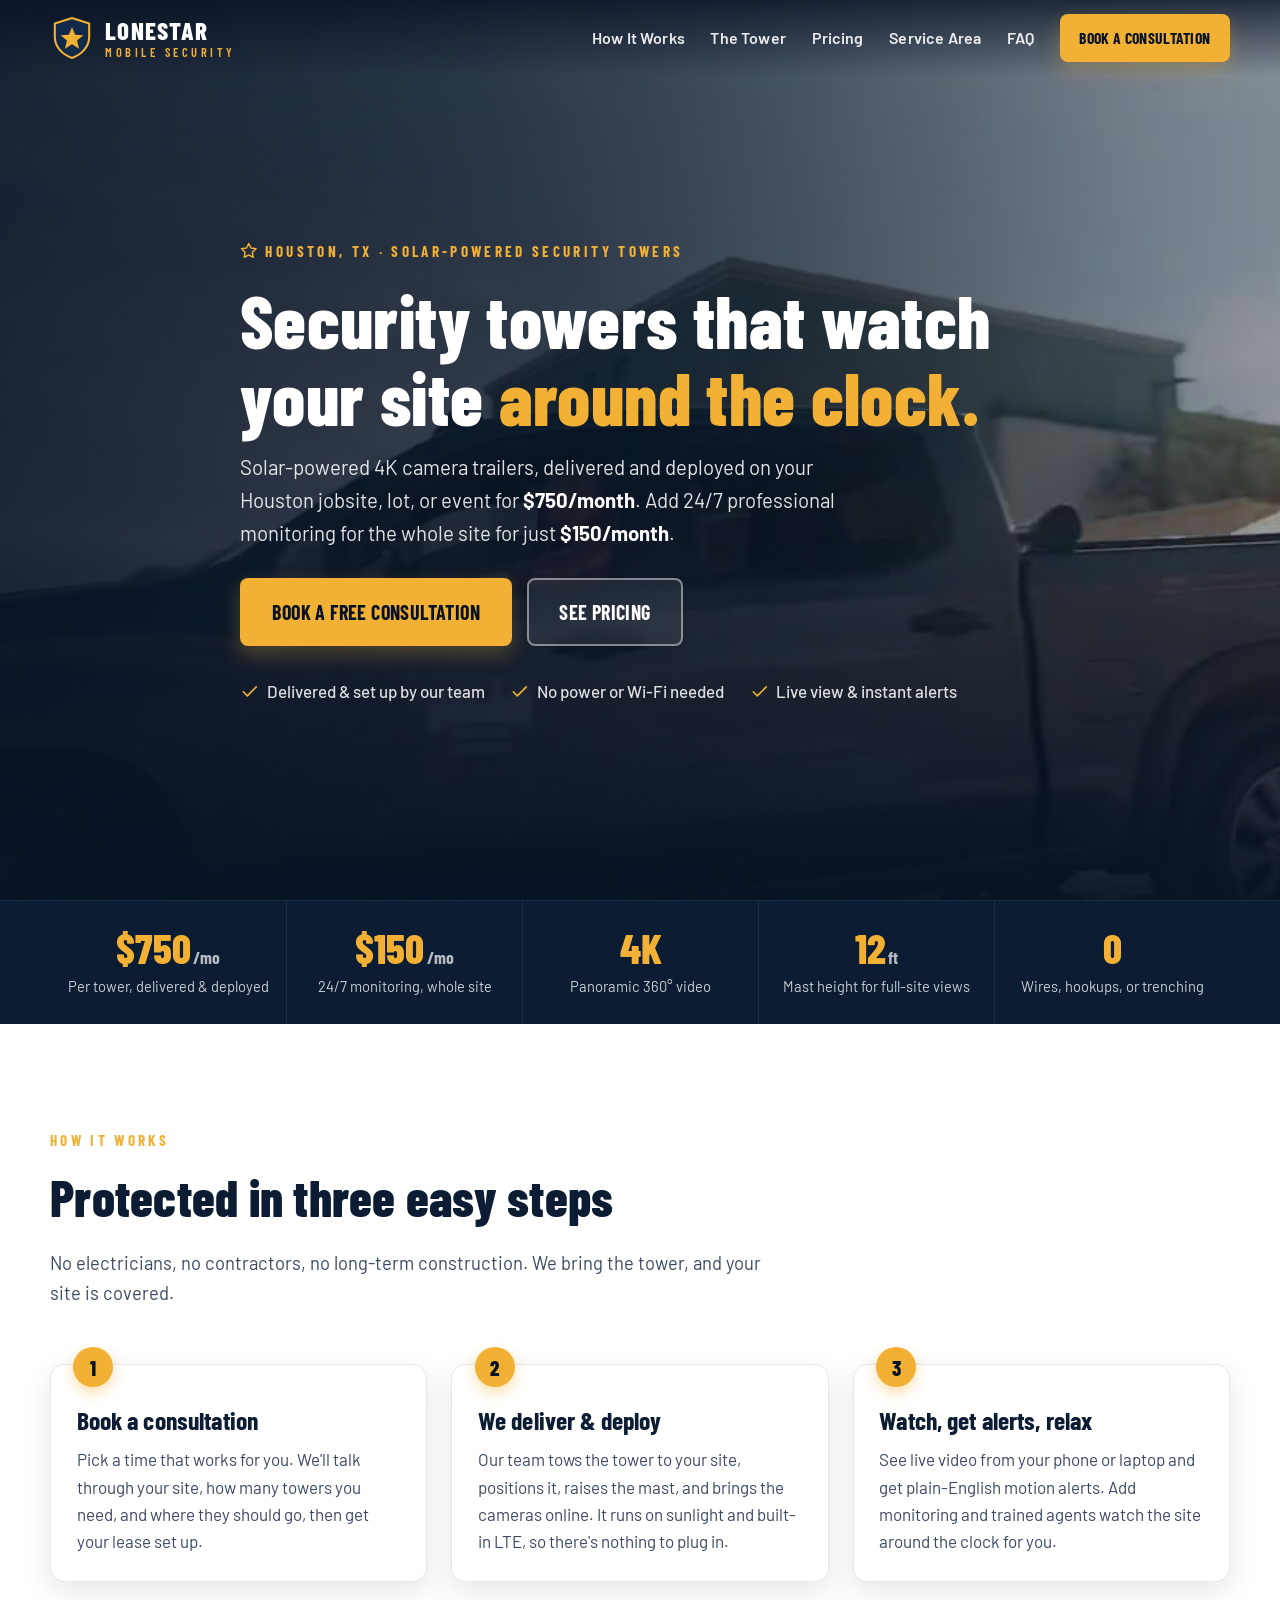
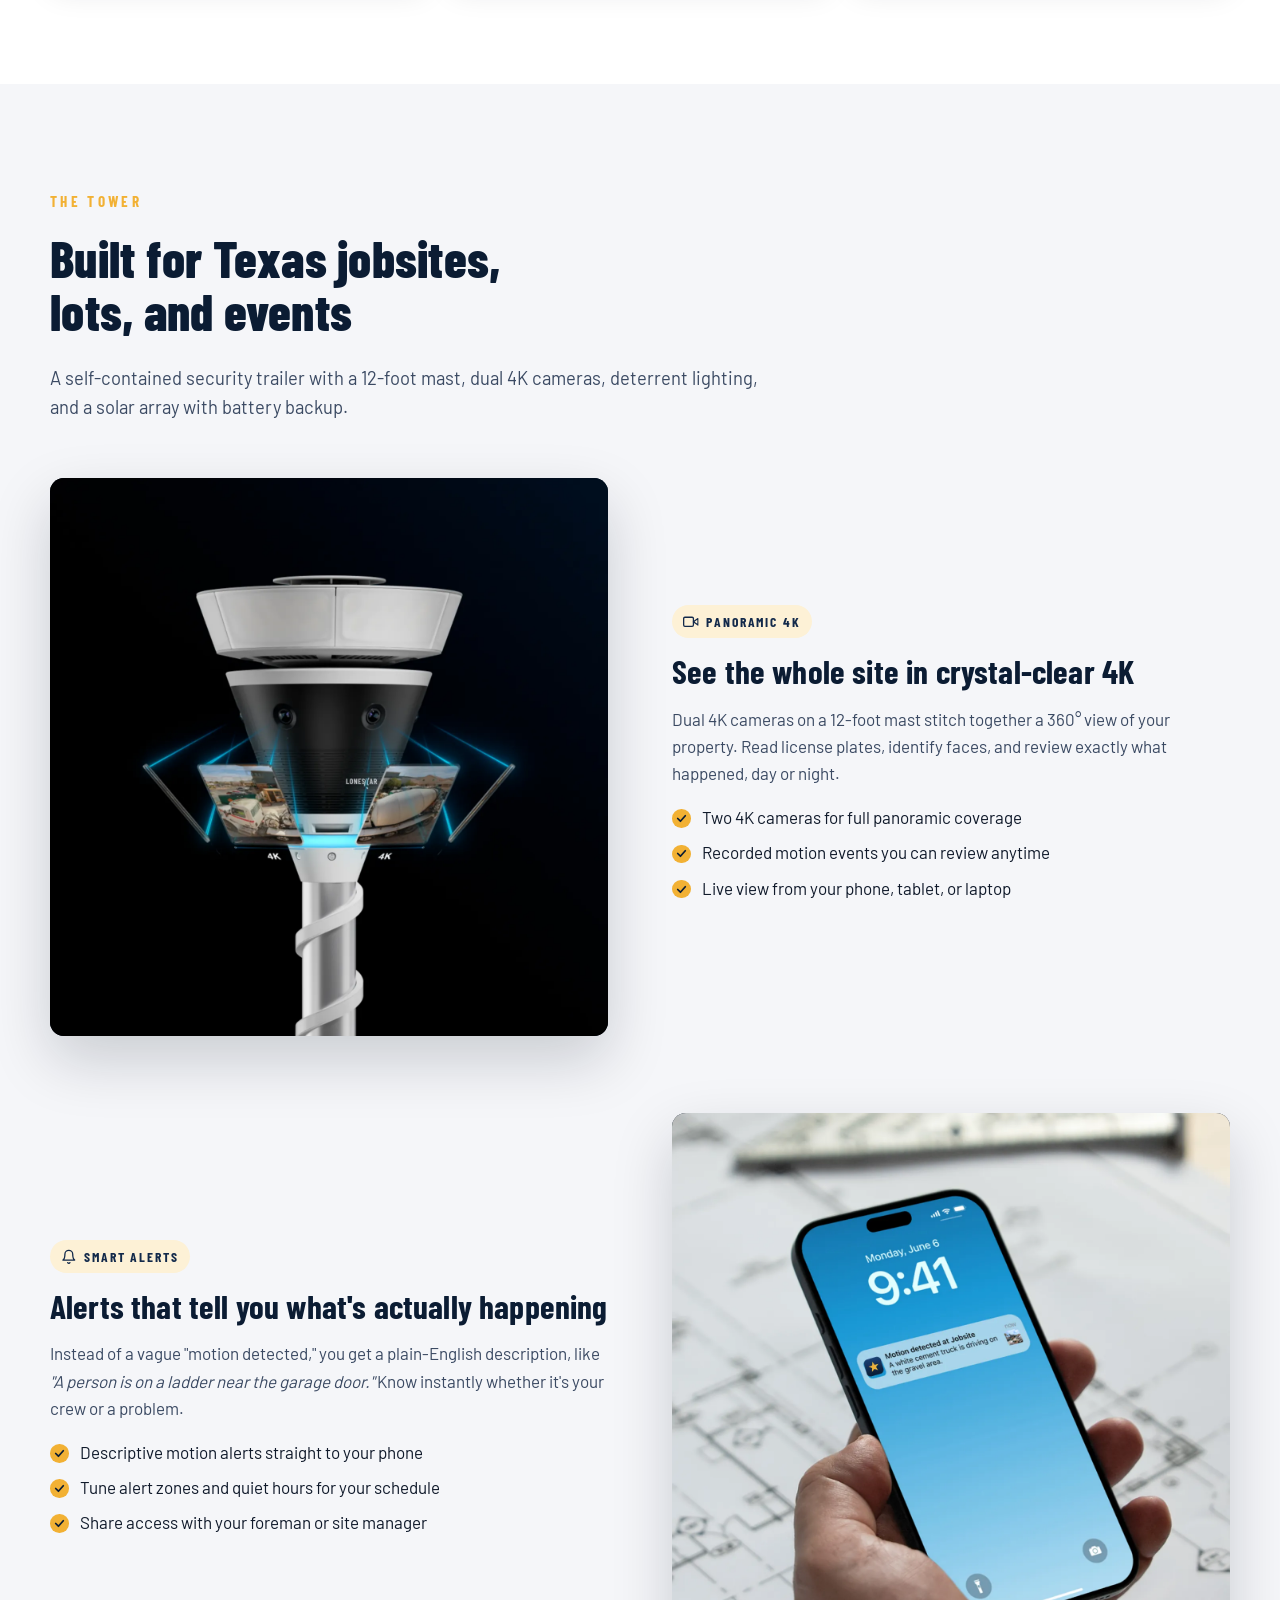
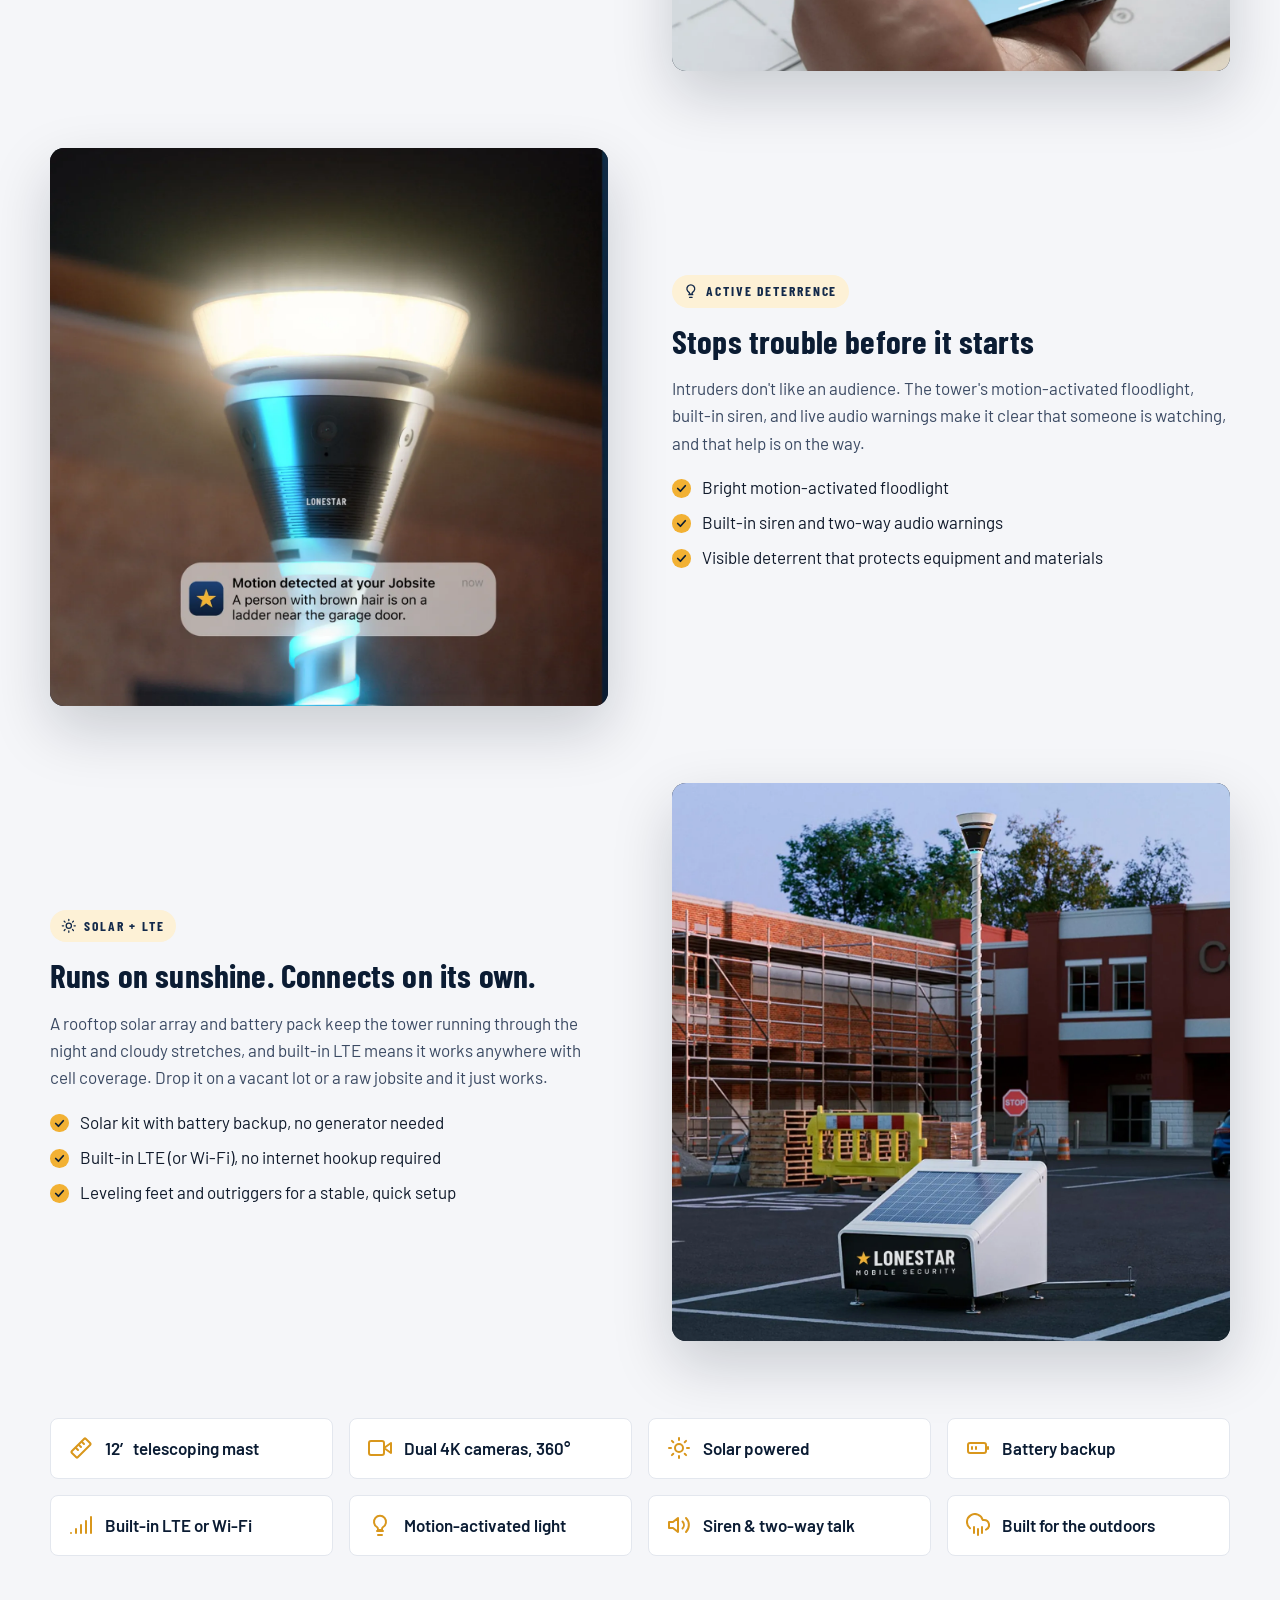
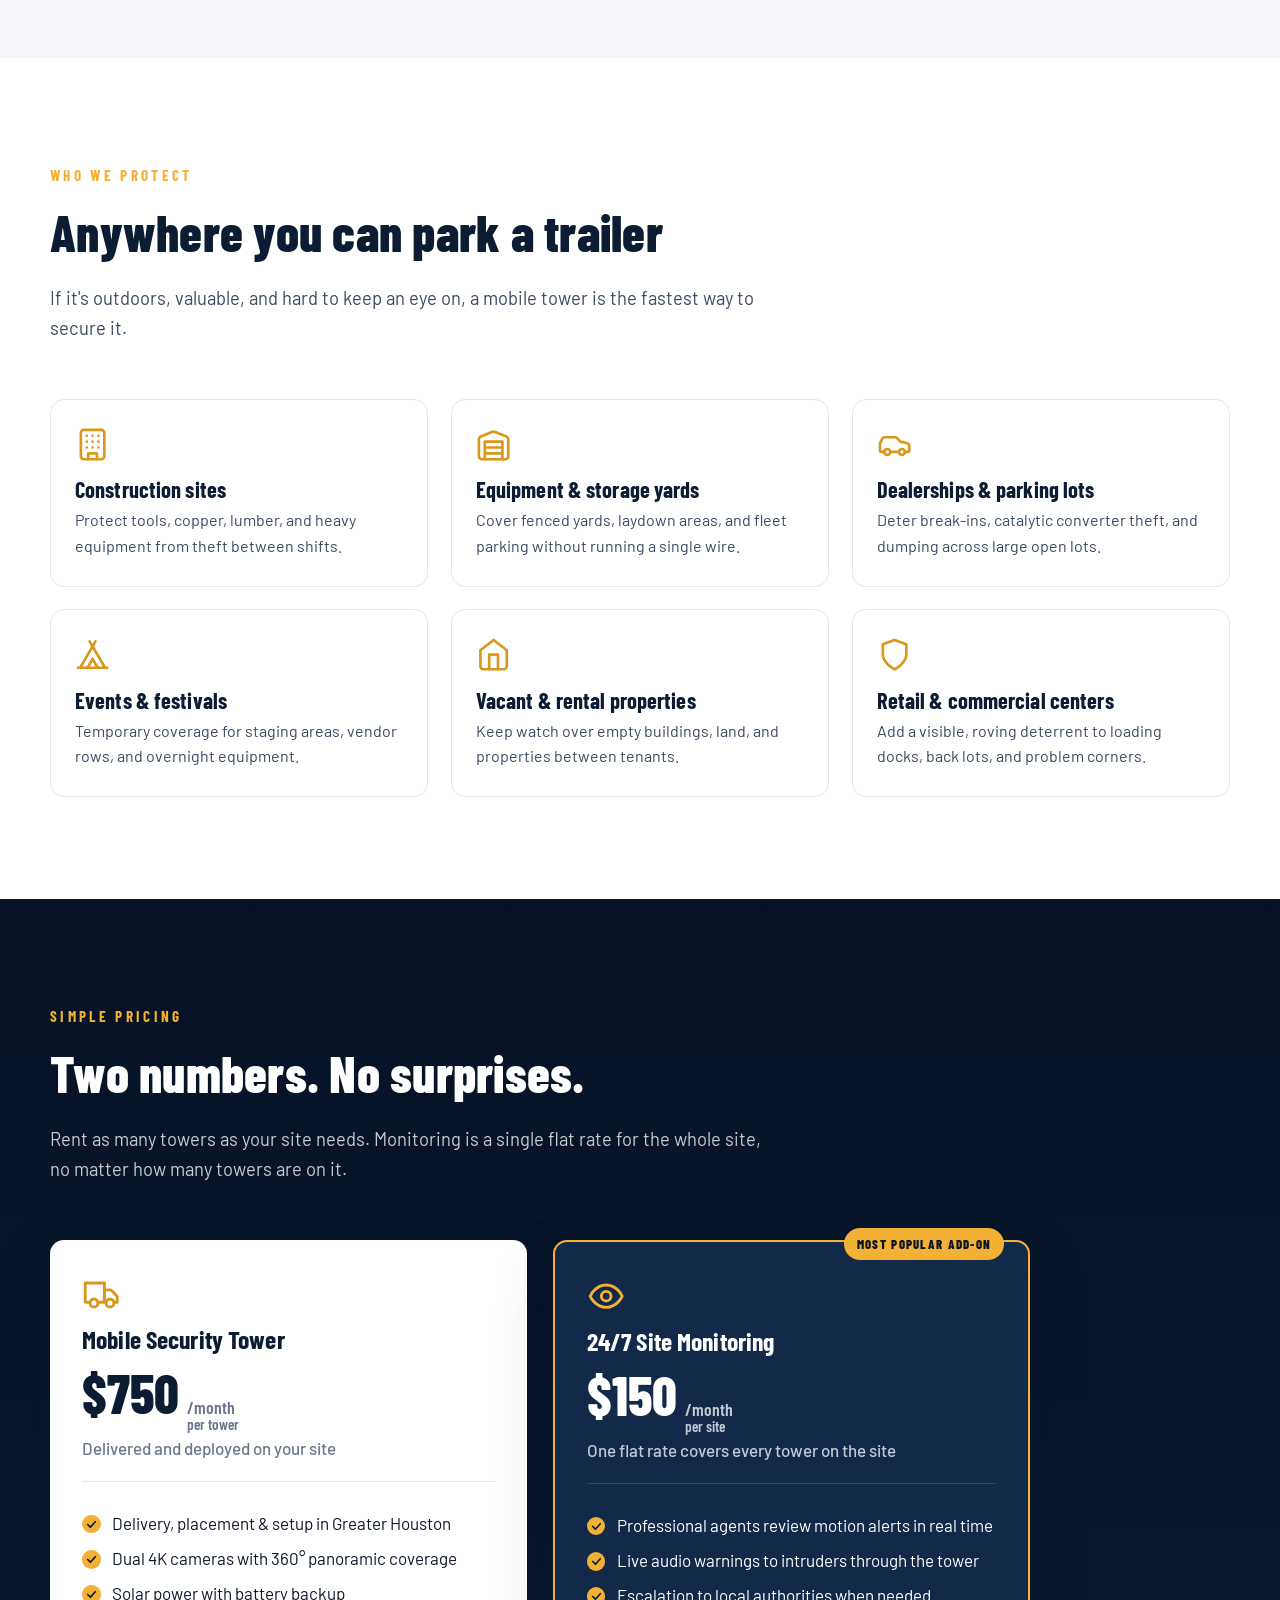
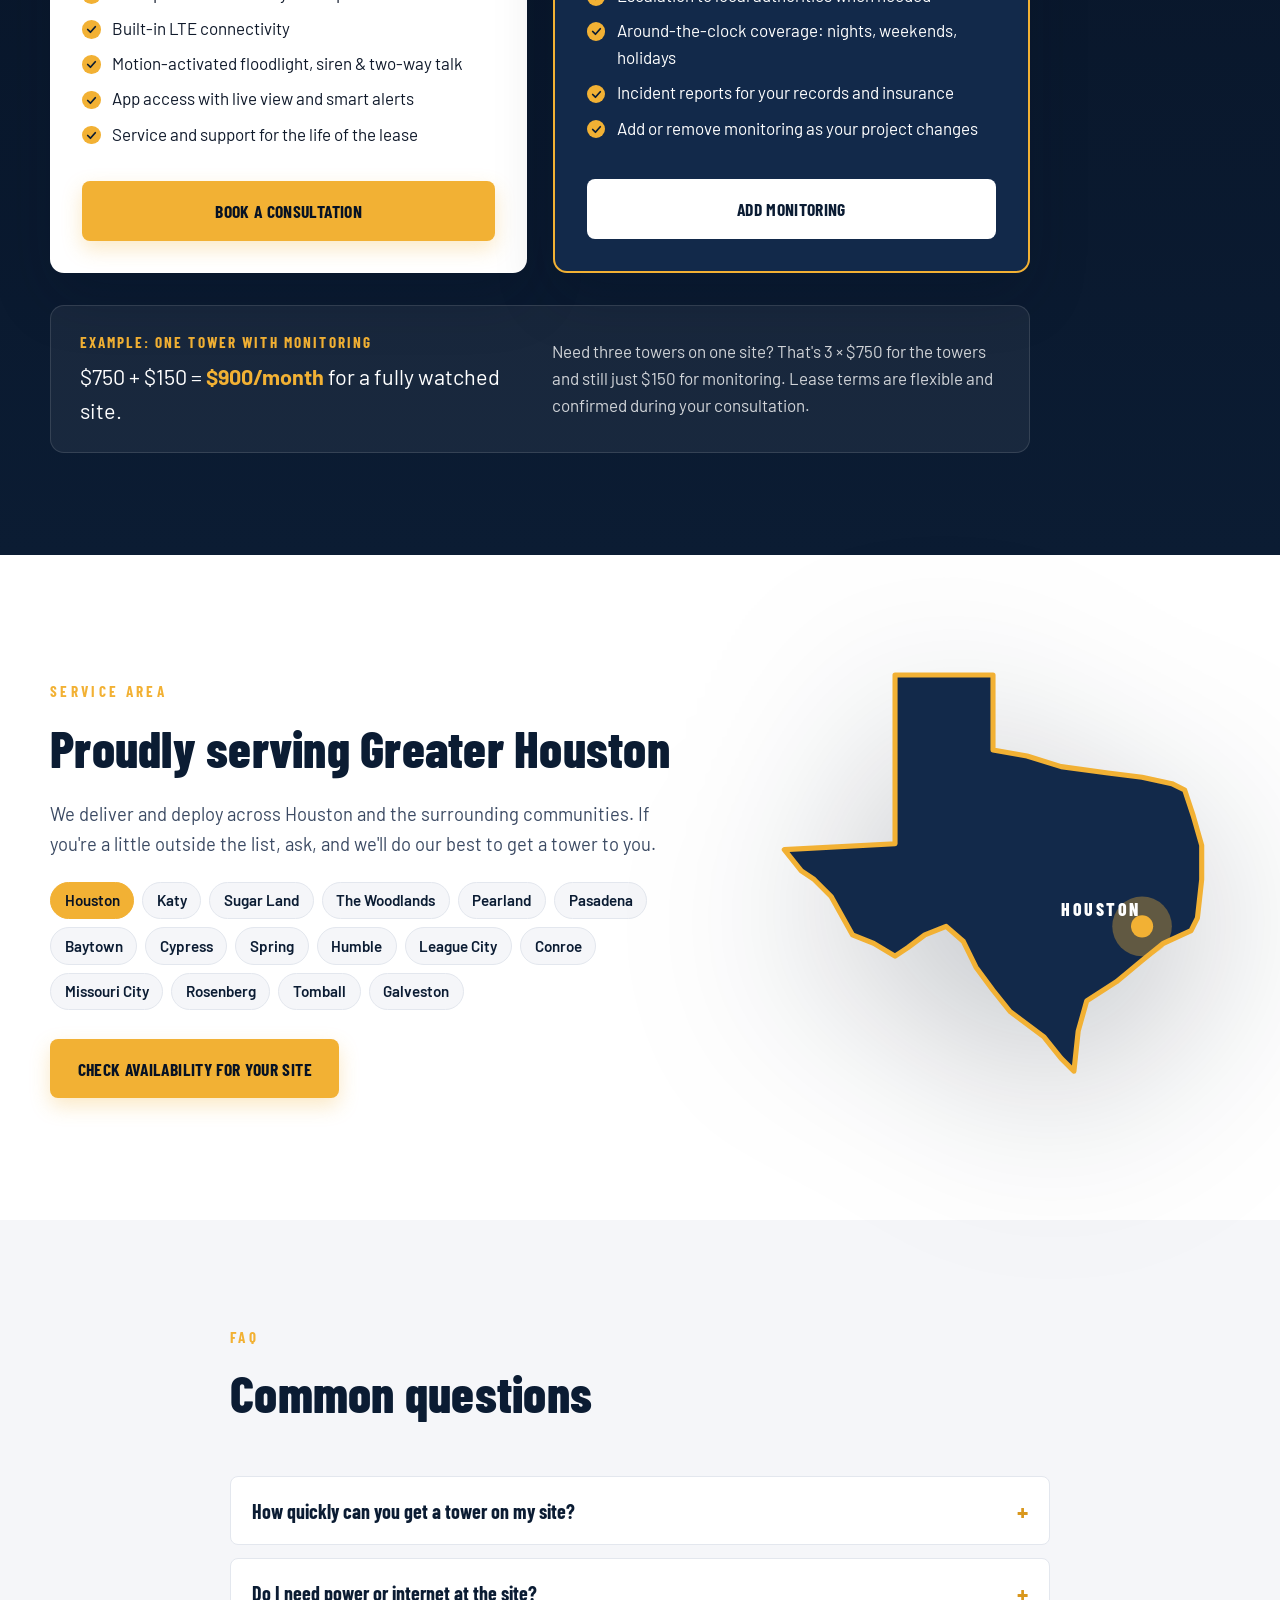
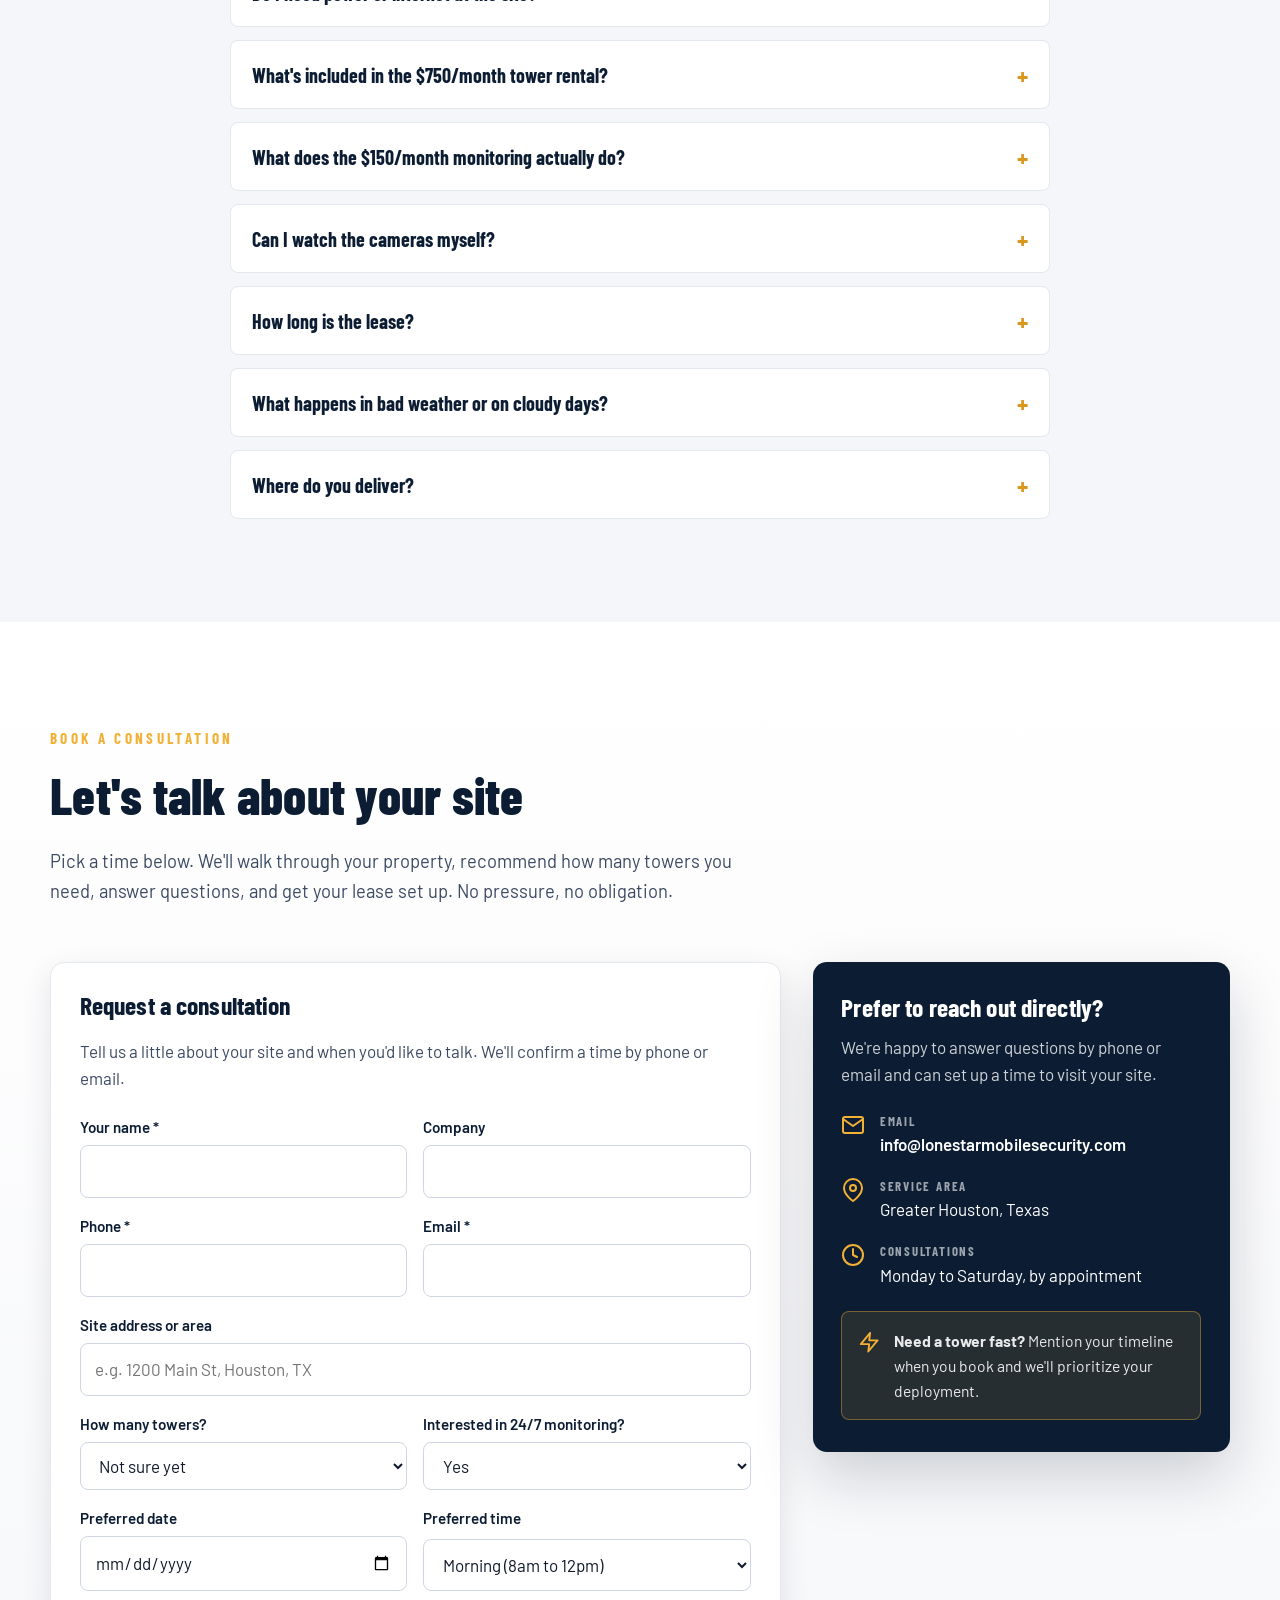
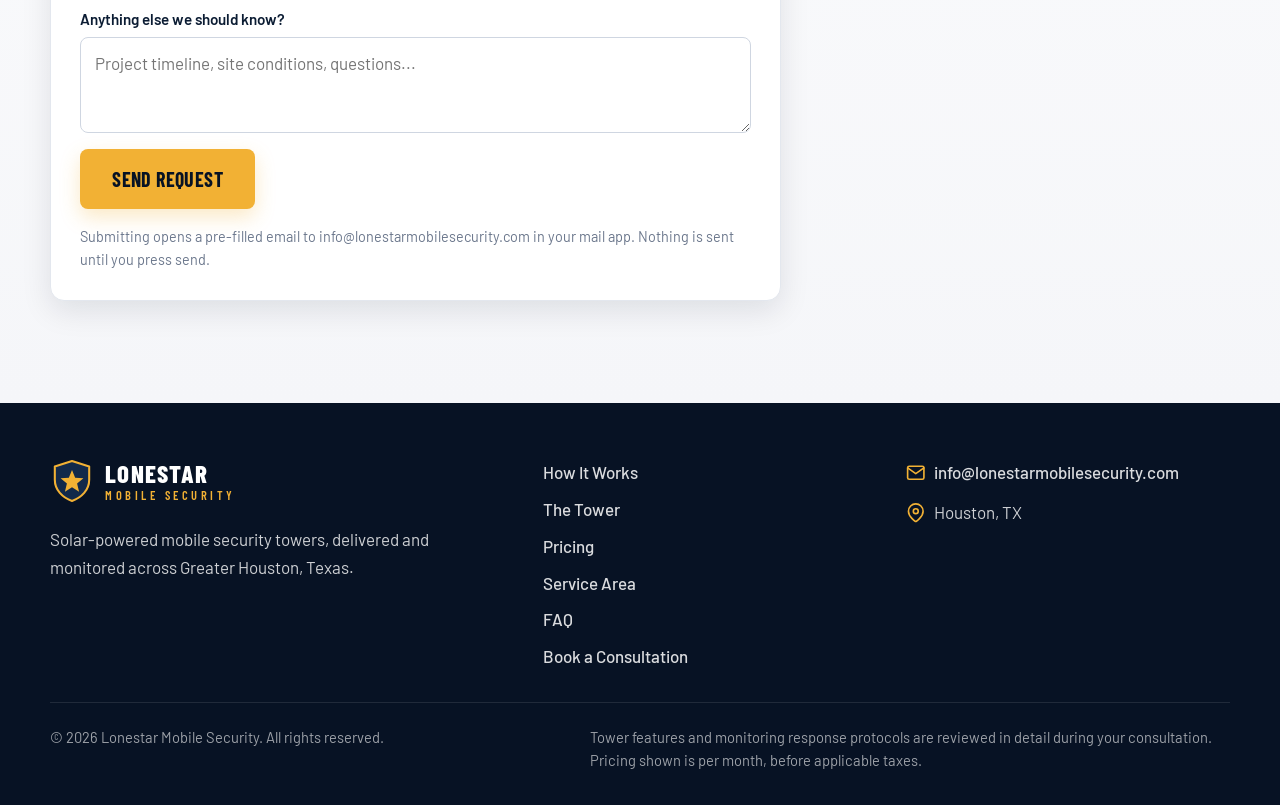
==== index.html @ 548d6765 "Build Lonestar Mobile Security marketing site for Cloudflare Pages Static single-page site advertisi" ====
<!DOCTYPE html>
<html lang="en">
<head>
  <meta charset="utf-8">
  <meta name="viewport" content="width=device-width, initial-scale=1">
  <title>Lonestar Mobile Security | Solar-Powered Security Camera Towers in Houston, TX</title>
  <meta name="description" content="Rent solar-powered 4K mobile security camera towers in Houston, TX. Delivered and deployed on your jobsite, lot, or event for $750/month. Add 24/7 site monitoring for $150/month.">
  <link rel="canonical" href="https://lonestarmobilesecurity.com/">
  <meta name="theme-color" content="#0b1c33">
  <link rel="icon" href="/favicon.svg" type="image/svg+xml">
  <link rel="apple-touch-icon" href="/assets/img/app-icon.png">

  <meta property="og:type" content="website">
  <meta property="og:site_name" content="Lonestar Mobile Security">
  <meta property="og:title" content="Lonestar Mobile Security | Solar-Powered Security Towers in Houston">
  <meta property="og:description" content="4K solar-powered mobile security towers delivered and deployed on your Houston site for $750/month. 24/7 site monitoring for $150/month.">
  <meta property="og:url" content="https://lonestarmobilesecurity.com/">
  <meta property="og:image" content="https://lonestarmobilesecurity.com/assets/img/og-image.jpg">
  <meta property="og:image:width" content="1200">
  <meta property="og:image:height" content="630">
  <meta name="twitter:card" content="summary_large_image">
  <link rel="preload" href="/assets/fonts/BarlowCondensed-ExtraBold.woff2" as="font" type="font/woff2" crossorigin>
  <link rel="preload" href="/assets/fonts/Barlow-Regular.woff2" as="font" type="font/woff2" crossorigin>
  <link rel="stylesheet" href="/css/styles.css">

  <script type="application/ld+json">
  {
    "@context": "https://schema.org",
    "@type": "LocalBusiness",
    "name": "Lonestar Mobile Security",
    "url": "https://lonestarmobilesecurity.com/",
    "image": "https://lonestarmobilesecurity.com/assets/img/og-image.jpg",
    "logo": "https://lonestarmobilesecurity.com/assets/img/app-icon.png",
    "description": "Solar-powered mobile security camera tower rentals with optional 24/7 monitoring, serving Houston, Texas and surrounding areas.",
    "email": "info@lonestarmobilesecurity.com",
    "address": { "@type": "PostalAddress", "addressLocality": "Houston", "addressRegion": "TX", "addressCountry": "US" },
    "areaServed": { "@type": "City", "name": "Houston", "containedInPlace": { "@type": "State", "name": "Texas" } },
    "priceRange": "$150 - $750 per month",
    "makesOffer": [
      { "@type": "Offer", "name": "Mobile Security Tower Rental", "price": "750", "priceCurrency": "USD",
        "priceSpecification": { "@type": "UnitPriceSpecification", "price": "750", "priceCurrency": "USD", "unitText": "MONTH" } },
      { "@type": "Offer", "name": "24/7 Site Monitoring", "price": "150", "priceCurrency": "USD",
        "priceSpecification": { "@type": "UnitPriceSpecification", "price": "150", "priceCurrency": "USD", "unitText": "MONTH" } }
    ]
  }
  </script>
</head>
<body>
<a class="skip-link" href="#main">Skip to content</a>

<!-- Icon sprite -->
<svg width="0" height="0" style="position:absolute" aria-hidden="true">
  <defs>
    <symbol id="i-check" viewBox="0 0 24 24"><path d="M20 6 9 17l-5-5"/></symbol>
    <symbol id="i-sun" viewBox="0 0 24 24"><circle cx="12" cy="12" r="4"/><path d="M12 2v2M12 20v2M4.9 4.9l1.4 1.4M17.7 17.7l1.4 1.4M2 12h2M20 12h2M4.9 19.1l1.4-1.4M17.7 6.3l1.4-1.4"/></symbol>
    <symbol id="i-video" viewBox="0 0 24 24"><path d="m23 7-7 5 7 5V7z"/><rect x="1" y="5" width="15" height="14" rx="2"/></symbol>
    <symbol id="i-bell" viewBox="0 0 24 24"><path d="M18 8A6 6 0 0 0 6 8c0 7-3 9-3 9h18s-3-2-3-9"/><path d="M13.7 21a2 2 0 0 1-3.4 0"/></symbol>
    <symbol id="i-pin" viewBox="0 0 24 24"><path d="M21 10c0 7-9 13-9 13s-9-6-9-13a9 9 0 0 1 18 0z"/><circle cx="12" cy="10" r="3"/></symbol>
    <symbol id="i-phone" viewBox="0 0 24 24"><path d="M22 16.9v3a2 2 0 0 1-2.2 2 19.8 19.8 0 0 1-8.6-3.1 19.5 19.5 0 0 1-6-6A19.8 19.8 0 0 1 2.1 4.2 2 2 0 0 1 4.1 2h3a2 2 0 0 1 2 1.7c.1.9.4 1.8.7 2.6a2 2 0 0 1-.5 2.1L8.1 9.7a16 16 0 0 0 6 6l1.3-1.3a2 2 0 0 1 2.1-.4c.8.3 1.7.6 2.6.7a2 2 0 0 1 1.7 2z"/></symbol>
    <symbol id="i-mail" viewBox="0 0 24 24"><rect x="2" y="4" width="20" height="16" rx="2"/><path d="m22 6-10 7L2 6"/></symbol>
    <symbol id="i-shield" viewBox="0 0 24 24"><path d="M12 22s8-4 8-10V5l-8-3-8 3v7c0 6 8 10 8 10z"/></symbol>
    <symbol id="i-zap" viewBox="0 0 24 24"><path d="M13 2 3 14h9l-1 8 10-12h-9l1-8z"/></symbol>
    <symbol id="i-signal" viewBox="0 0 24 24"><path d="M2 20h.01M7 20v-4M12 20v-8M17 20V8M22 4v16"/></symbol>
    <symbol id="i-clock" viewBox="0 0 24 24"><circle cx="12" cy="12" r="10"/><path d="M12 6v6l4 2"/></symbol>
    <symbol id="i-truck" viewBox="0 0 24 24"><path d="M10 17h4V5H2v12h3"/><path d="M20 17h2v-3.3a1 1 0 0 0-.3-.7l-3.4-3.4a1 1 0 0 0-.7-.3H14v7.7"/><circle cx="7.5" cy="17.5" r="2.5"/><circle cx="17.5" cy="17.5" r="2.5"/></symbol>
    <symbol id="i-building" viewBox="0 0 24 24"><rect x="4" y="2" width="16" height="20" rx="2"/><path d="M9 22v-4h6v4M8 6h.01M16 6h.01M12 6h.01M12 10h.01M8 10h.01M16 10h.01M12 14h.01M8 14h.01M16 14h.01"/></symbol>
    <symbol id="i-car" viewBox="0 0 24 24"><path d="M19 17h2c.6 0 1-.4 1-1v-3c0-.9-.7-1.7-1.5-1.9C18.7 10.6 16 10 16 10s-1.3-1.4-2.2-2.3c-.5-.4-1.1-.7-1.8-.7H5c-.6 0-1.1.4-1.4.9l-1.4 2.9A3.7 3.7 0 0 0 2 12v4c0 .6.4 1 1 1h2"/><circle cx="7" cy="17" r="2"/><path d="M9 17h6"/><circle cx="17" cy="17" r="2"/></symbol>
    <symbol id="i-tent" viewBox="0 0 24 24"><path d="M3.5 21 14 3M20.5 21 10 3M15.5 21 12 15l-3.5 6M2 21h20"/></symbol>
    <symbol id="i-warehouse" viewBox="0 0 24 24"><path d="M22 8.35V20a2 2 0 0 1-2 2H4a2 2 0 0 1-2-2V8.35A2 2 0 0 1 3.26 6.5l8-3.2a2 2 0 0 1 1.48 0l8 3.2A2 2 0 0 1 22 8.35Z"/><path d="M6 18h12M6 14h12M6 22V10h12v12"/></symbol>
    <symbol id="i-home" viewBox="0 0 24 24"><path d="m3 9 9-7 9 7v11a2 2 0 0 1-2 2H5a2 2 0 0 1-2-2z"/><path d="M9 22V12h6v10"/></symbol>
    <symbol id="i-eye" viewBox="0 0 24 24"><path d="M2 12s3-7 10-7 10 7 10 7-3 7-10 7-10-7-10-7z"/><circle cx="12" cy="12" r="3"/></symbol>
    <symbol id="i-calendar" viewBox="0 0 24 24"><rect x="3" y="4" width="18" height="18" rx="2"/><path d="M16 2v4M8 2v4M3 10h18"/></symbol>
    <symbol id="i-siren" viewBox="0 0 24 24"><path d="M11 5 6 9H2v6h4l5 4V5z"/><path d="M15.5 8.5a5 5 0 0 1 0 7M19 5a10 10 0 0 1 0 14"/></symbol>
    <symbol id="i-bulb" viewBox="0 0 24 24"><path d="M9 18h6M10 22h4M15.1 14a6 6 0 1 0-6.2 0c.7.5 1.1 1.3 1.1 2.2V17h4v-.8c0-.9.4-1.7 1.1-2.2z"/></symbol>
    <symbol id="i-rain" viewBox="0 0 24 24"><path d="M20 16.6A5 5 0 0 0 18 7h-1.3A8 8 0 1 0 4 15.3"/><path d="M16 14v6M8 14v6M12 16v6"/></symbol>
    <symbol id="i-wrench" viewBox="0 0 24 24"><path d="M14.7 6.3a1 1 0 0 0 0 1.4l1.6 1.6a1 1 0 0 0 1.4 0l3.8-3.8a6 6 0 0 1-7.9 7.9l-6.9 6.9a2.1 2.1 0 0 1-3-3l6.9-6.9a6 6 0 0 1 7.9-7.9z"/></symbol>
    <symbol id="i-star" viewBox="0 0 24 24"><path d="m12 2 3.1 6.3 6.9 1-5 4.9 1.2 6.8-6.2-3.2-6.2 3.2 1.2-6.8-5-4.9 6.9-1z"/></symbol>
    <symbol id="i-ruler" viewBox="0 0 24 24"><path d="M21.3 8.7 8.7 21.3a1 1 0 0 1-1.4 0l-4.6-4.6a1 1 0 0 1 0-1.4L15.3 2.7a1 1 0 0 1 1.4 0l4.6 4.6a1 1 0 0 1 0 1.4z"/><path d="m7 12 2 2M10 9l2 2M13 6l2 2"/></symbol>
    <symbol id="i-battery" viewBox="0 0 24 24"><rect x="2" y="7" width="18" height="10" rx="2"/><path d="M22 11v2M6 11v2M10 11v2"/></symbol>
    <symbol id="i-arrow" viewBox="0 0 24 24"><path d="M5 12h14M13 6l6 6-6 6"/></symbol>
  </defs>
</svg>

<header class="site-header" id="siteHeader">
  <div class="container nav-wrap">
    <a class="brand" href="#top" aria-label="Lonestar Mobile Security — home">
      <svg class="brand-mark" viewBox="0 0 64 64" aria-hidden="true">
        <path d="M32 3 57 11v19c0 15-11 26-25 31C18 56 7 45 7 30V11Z" fill="#12294a" stroke="#f2b134" stroke-width="3" stroke-linejoin="round"/>
        <path d="M32 16l4.6 11.1 12 .9-9.2 7.8 2.9 11.7L32 41.2l-10.3 6.3 2.9-11.7-9.2-7.8 12-.9z" fill="#f2b134"/>
      </svg>
      <span class="brand-text"><span class="brand-name">Lonestar</span><span class="brand-sub">Mobile Security</span></span>
    </a>

    <nav class="site-nav" id="siteNav" aria-label="Primary">
      <a href="#how">How It Works</a>
      <a href="#features">The Tower</a>
      <a href="#pricing">Pricing</a>
      <a href="#area">Service Area</a>
      <a href="#faq">FAQ</a>
      <a href="#book" class="btn btn-primary btn-sm nav-cta">Book a Consultation</a>
    </nav>

    <a class="nav-phone" data-phone-link href="#contact" hidden>
      <svg class="ico" aria-hidden="true"><use href="#i-phone"/></svg><span data-phone></span>
    </a>

    <button class="nav-toggle" id="navToggle" aria-expanded="false" aria-controls="siteNav" aria-label="Open menu">
      <span></span><span></span><span></span>
    </button>
  </div>
</header>

<main id="main">

  <!-- ============ HERO ============ -->
  <section class="hero" id="top">
    <video class="hero-video" id="heroVideo" autoplay muted loop playsinline preload="metadata" poster="/assets/video/hero-poster.jpg" aria-hidden="true" tabindex="-1">
      <source src="/assets/video/hero.mp4" type="video/mp4">
    </video>
    <div class="hero-overlay" aria-hidden="true"></div>

    <div class="container hero-content">
      <p class="eyebrow"><svg class="ico" aria-hidden="true"><use href="#i-star"/></svg> Houston, TX &middot; Solar-Powered Security Towers</p>
      <h1>Security towers that watch your site <span class="accent">around the clock.</span></h1>
      <p class="lede">Solar-powered 4K camera trailers, delivered and deployed on your Houston jobsite, lot, or event for <strong><span data-price="tower">$750</span>/month</strong>. Add 24/7 professional monitoring for the whole site for just <strong><span data-price="monitoring">$150</span>/month</strong>.</p>
      <div class="hero-actions">
        <a href="#book" class="btn btn-primary btn-lg">Book a Free Consultation</a>
        <a href="#pricing" class="btn btn-ghost btn-lg">See Pricing</a>
      </div>
      <ul class="hero-points">
        <li><svg class="ico" aria-hidden="true"><use href="#i-check"/></svg> Delivered &amp; set up by our team</li>
        <li><svg class="ico" aria-hidden="true"><use href="#i-check"/></svg> No power or Wi-Fi needed</li>
        <li><svg class="ico" aria-hidden="true"><use href="#i-check"/></svg> Live view &amp; instant alerts</li>
      </ul>
    </div>
  </section>

  <!-- ============ STATS ============ -->
  <section class="stats" aria-label="Key numbers">
    <div class="container stats-grid">
      <div class="stat"><span class="stat-value"><span data-price="tower">$750</span><small>/mo</small></span><span class="stat-label">Per tower, delivered &amp; deployed</span></div>
      <div class="stat"><span class="stat-value"><span data-price="monitoring">$150</span><small>/mo</small></span><span class="stat-label">24/7 monitoring, whole site</span></div>
      <div class="stat"><span class="stat-value">4K</span><span class="stat-label">Panoramic 360&deg; video</span></div>
      <div class="stat"><span class="stat-value">12<small>ft</small></span><span class="stat-label">Mast height for full-site views</span></div>
      <div class="stat"><span class="stat-value">0</span><span class="stat-label">Wires, hookups, or trenching</span></div>
    </div>
  </section>

  <!-- ============ HOW IT WORKS ============ -->
  <section class="section" id="how">
    <div class="container">
      <div class="section-head">
        <p class="eyebrow">How It Works</p>
        <h2>Protected in three easy steps</h2>
        <p class="sub">No electricians, no contractors, no long-term construction. We bring the tower, and your site is covered.</p>
      </div>
      <ol class="steps">
        <li class="step reveal">
          <span class="step-num">1</span>
          <h3>Book a consultation</h3>
          <p>Pick a time that works for you. We'll talk through your site, how many towers you need, and where they should go, then get your lease set up.</p>
        </li>
        <li class="step reveal">
          <span class="step-num">2</span>
          <h3>We deliver &amp; deploy</h3>
          <p>Our team tows the tower to your site, positions it, raises the mast, and brings the cameras online. It runs on sunlight and built-in LTE, so there's nothing to plug in.</p>
        </li>
        <li class="step reveal">
          <span class="step-num">3</span>
          <h3>Watch, get alerts, relax</h3>
          <p>See live video from your phone or laptop and get plain-English motion alerts. Add monitoring and trained agents watch the site around the clock for you.</p>
        </li>
      </ol>
    </div>
  </section>

  <!-- ============ FEATURES ============ -->
  <section class="section section-alt" id="features">
    <div class="container">
      <div class="section-head">
        <p class="eyebrow">The Tower</p>
        <h2>Built for Texas jobsites, lots, and events</h2>
        <p class="sub">A self-contained security trailer with a 12-foot mast, dual 4K cameras, deterrent lighting, and a solar array with battery backup.</p>
      </div>

      <div class="feature-rows">
        <article class="feature-row reveal">
          <div class="feature-media">
            <picture>
              <source srcset="/assets/img/tower-4k.webp" type="image/webp">
              <img src="/assets/img/tower-4k.jpg" alt="Lonestar Mobile Security tower head with dual 4K cameras showing two panoramic video feeds" loading="lazy" width="1400" height="1400">
            </picture>
          </div>
          <div class="feature-copy">
            <span class="feature-tag"><svg class="ico" aria-hidden="true"><use href="#i-video"/></svg> Panoramic 4K</span>
            <h3>See the whole site in crystal-clear 4K</h3>
            <p>Dual 4K cameras on a 12-foot mast stitch together a 360&deg; view of your property. Read license plates, identify faces, and review exactly what happened, day or night.</p>
            <ul class="check-list">
              <li>Two 4K cameras for full panoramic coverage</li>
              <li>Recorded motion events you can review anytime</li>
              <li>Live view from your phone, tablet, or laptop</li>
            </ul>
          </div>
        </article>

        <article class="feature-row reveal">
          <div class="feature-media">
            <picture>
              <source srcset="/assets/img/phone-alert.webp" type="image/webp">
              <img src="/assets/img/phone-alert.jpg" alt="Phone showing a Lonestar Mobile Security alert: A white cement truck is driving on the gravel area" loading="lazy" width="1400" height="1400">
            </picture>
          </div>
          <div class="feature-copy">
            <span class="feature-tag"><svg class="ico" aria-hidden="true"><use href="#i-bell"/></svg> Smart Alerts</span>
            <h3>Alerts that tell you what's actually happening</h3>
            <p>Instead of a vague "motion detected," you get a plain-English description, like <em>"A person is on a ladder near the garage door."</em> Know instantly whether it's your crew or a problem.</p>
            <ul class="check-list">
              <li>Descriptive motion alerts straight to your phone</li>
              <li>Tune alert zones and quiet hours for your schedule</li>
              <li>Share access with your foreman or site manager</li>
            </ul>
          </div>
        </article>

        <article class="feature-row reveal">
          <div class="feature-media">
            <picture>
              <source srcset="/assets/img/tower-light.webp" type="image/webp">
              <img src="/assets/img/tower-light.jpg" alt="Lonestar Mobile Security tower head with its floodlight on and a motion alert overlay" loading="lazy" width="1400" height="1400">
            </picture>
          </div>
          <div class="feature-copy">
            <span class="feature-tag"><svg class="ico" aria-hidden="true"><use href="#i-bulb"/></svg> Active Deterrence</span>
            <h3>Stops trouble before it starts</h3>
            <p>Intruders don't like an audience. The tower's motion-activated floodlight, built-in siren, and live audio warnings make it clear that someone is watching, and that help is on the way.</p>
            <ul class="check-list">
              <li>Bright motion-activated floodlight</li>
              <li>Built-in siren and two-way audio warnings</li>
              <li>Visible deterrent that protects equipment and materials</li>
            </ul>
          </div>
        </article>

        <article class="feature-row reveal">
          <div class="feature-media">
            <picture>
              <source srcset="/assets/img/tower-trailer.webp" type="image/webp">
              <img src="/assets/img/tower-trailer.jpg" alt="Lonestar Mobile Security solar-powered trailer deployed in a parking lot next to a construction site" loading="lazy" width="1400" height="1400">
            </picture>
          </div>
          <div class="feature-copy">
            <span class="feature-tag"><svg class="ico" aria-hidden="true"><use href="#i-sun"/></svg> Solar + LTE</span>
            <h3>Runs on sunshine. Connects on its own.</h3>
            <p>A rooftop solar array and battery pack keep the tower running through the night and cloudy stretches, and built-in LTE means it works anywhere with cell coverage. Drop it on a vacant lot or a raw jobsite and it just works.</p>
            <ul class="check-list">
              <li>Solar kit with battery backup, no generator needed</li>
              <li>Built-in LTE (or Wi-Fi), no internet hookup required</li>
              <li>Leveling feet and outriggers for a stable, quick setup</li>
            </ul>
          </div>
        </article>
      </div>

      <ul class="spec-grid reveal" aria-label="Tower specifications">
        <li><svg class="ico" aria-hidden="true"><use href="#i-ruler"/></svg><span>12&prime; telescoping mast</span></li>
        <li><svg class="ico" aria-hidden="true"><use href="#i-video"/></svg><span>Dual 4K cameras, 360&deg;</span></li>
        <li><svg class="ico" aria-hidden="true"><use href="#i-sun"/></svg><span>Solar powered</span></li>
        <li><svg class="ico" aria-hidden="true"><use href="#i-battery"/></svg><span>Battery backup</span></li>
        <li><svg class="ico" aria-hidden="true"><use href="#i-signal"/></svg><span>Built-in LTE or Wi-Fi</span></li>
        <li><svg class="ico" aria-hidden="true"><use href="#i-bulb"/></svg><span>Motion-activated light</span></li>
        <li><svg class="ico" aria-hidden="true"><use href="#i-siren"/></svg><span>Siren &amp; two-way talk</span></li>
        <li><svg class="ico" aria-hidden="true"><use href="#i-rain"/></svg><span>Built for the outdoors</span></li>
      </ul>
    </div>
  </section>

  <!-- ============ INDUSTRIES ============ -->
  <section class="section" id="industries">
    <div class="container">
      <div class="section-head">
        <p class="eyebrow">Who We Protect</p>
        <h2>Anywhere you can park a trailer</h2>
        <p class="sub">If it's outdoors, valuable, and hard to keep an eye on, a mobile tower is the fastest way to secure it.</p>
      </div>
      <ul class="industry-grid">
        <li class="industry reveal"><svg class="ico" aria-hidden="true"><use href="#i-building"/></svg><h3>Construction sites</h3><p>Protect tools, copper, lumber, and heavy equipment from theft between shifts.</p></li>
        <li class="industry reveal"><svg class="ico" aria-hidden="true"><use href="#i-warehouse"/></svg><h3>Equipment &amp; storage yards</h3><p>Cover fenced yards, laydown areas, and fleet parking without running a single wire.</p></li>
        <li class="industry reveal"><svg class="ico" aria-hidden="true"><use href="#i-car"/></svg><h3>Dealerships &amp; parking lots</h3><p>Deter break-ins, catalytic converter theft, and dumping across large open lots.</p></li>
        <li class="industry reveal"><svg class="ico" aria-hidden="true"><use href="#i-tent"/></svg><h3>Events &amp; festivals</h3><p>Temporary coverage for staging areas, vendor rows, and overnight equipment.</p></li>
        <li class="industry reveal"><svg class="ico" aria-hidden="true"><use href="#i-home"/></svg><h3>Vacant &amp; rental properties</h3><p>Keep watch over empty buildings, land, and properties between tenants.</p></li>
        <li class="industry reveal"><svg class="ico" aria-hidden="true"><use href="#i-shield"/></svg><h3>Retail &amp; commercial centers</h3><p>Add a visible, roving deterrent to loading docks, back lots, and problem corners.</p></li>
      </ul>
    </div>
  </section>

  <!-- ============ PRICING ============ -->
  <section class="section section-dark" id="pricing">
    <div class="container">
      <div class="section-head">
        <p class="eyebrow">Simple Pricing</p>
        <h2>Two numbers. No surprises.</h2>
        <p class="sub">Rent as many towers as your site needs. Monitoring is a single flat rate for the whole site, no matter how many towers are on it.</p>
      </div>

      <div class="price-grid">
        <article class="price-card reveal">
          <div class="price-head">
            <svg class="ico" aria-hidden="true"><use href="#i-truck"/></svg>
            <h3>Mobile Security Tower</h3>
            <p class="price"><span data-price="tower">$750</span><span class="per">/month <em>per tower</em></span></p>
            <p class="price-note">Delivered and deployed on your site</p>
          </div>
          <ul class="check-list">
            <li>Delivery, placement &amp; setup in Greater Houston</li>
            <li>Dual 4K cameras with 360&deg; panoramic coverage</li>
            <li>Solar power with battery backup</li>
            <li>Built-in LTE connectivity</li>
            <li>Motion-activated floodlight, siren &amp; two-way talk</li>
            <li>App access with live view and smart alerts</li>
            <li>Service and support for the life of the lease</li>
          </ul>
          <a href="#book" class="btn btn-primary btn-block">Book a Consultation</a>
        </article>

        <article class="price-card price-card-accent reveal">
          <span class="badge">Most Popular Add-On</span>
          <div class="price-head">
            <svg class="ico" aria-hidden="true"><use href="#i-eye"/></svg>
            <h3>24/7 Site Monitoring</h3>
            <p class="price"><span data-price="monitoring">$150</span><span class="per">/month <em>per site</em></span></p>
            <p class="price-note">One flat rate covers every tower on the site</p>
          </div>
          <ul class="check-list">
            <li>Professional agents review motion alerts in real time</li>
            <li>Live audio warnings to intruders through the tower</li>
            <li>Escalation to local authorities when needed</li>
            <li>Around-the-clock coverage: nights, weekends, holidays</li>
            <li>Incident reports for your records and insurance</li>
            <li>Add or remove monitoring as your project changes</li>
          </ul>
          <a href="#book" class="btn btn-light btn-block">Add Monitoring</a>
        </article>
      </div>

      <div class="bundle reveal">
        <div>
          <p class="bundle-title">Example: one tower with monitoring</p>
          <p class="bundle-math"><span data-price="tower">$750</span> + <span data-price="monitoring">$150</span> = <strong><span data-price="bundle">$900</span>/month</strong> for a fully watched site.</p>
        </div>
        <p class="bundle-note">Need three towers on one site? That's 3 &times; <span data-price="tower">$750</span> for the towers and still just <span data-price="monitoring">$150</span> for monitoring. Lease terms are flexible and confirmed during your consultation.</p>
      </div>
    </div>
  </section>

  <!-- ============ SERVICE AREA ============ -->
  <section class="section" id="area">
    <div class="container area-grid">
      <div class="area-copy">
        <p class="eyebrow">Service Area</p>
        <h2>Proudly serving Greater Houston</h2>
        <p class="sub">We deliver and deploy across Houston and the surrounding communities. If you're a little outside the list, ask, and we'll do our best to get a tower to you.</p>
        <ul class="city-list">
          <li>Houston</li><li>Katy</li><li>Sugar Land</li><li>The Woodlands</li><li>Pearland</li><li>Pasadena</li>
          <li>Baytown</li><li>Cypress</li><li>Spring</li><li>Humble</li><li>League City</li><li>Conroe</li>
          <li>Missouri City</li><li>Rosenberg</li><li>Tomball</li><li>Galveston</li>
        </ul>
        <a href="#book" class="btn btn-primary">Check availability for your site</a>
      </div>
      <div class="area-map reveal" aria-hidden="true">
        <svg viewBox="-4 -4 108 108" class="texas">
          <path class="tx-fill" d="M27 0H50V17.6L58 19 66 21.5 77 23 85 24 92 25.5 95 27 97 33 99 40V48L98 57 96.5 60 90 63 85 67 79 72 72 76.5 70 83.6 69 93 66 90 62 85 58 82 54 79 50 74 46 68.6 43 62.5 39 59 34 61 30 64 27 66 22 63 17 61 12 52 8 48 5 46 1 41 27 39.6Z"/>
          <circle class="tx-pulse" cx="85" cy="59" r="7"/>
          <circle class="tx-dot" cx="85" cy="59" r="2.6"/>
          <text x="66" y="56.5" class="tx-label">HOUSTON</text>
        </svg>
      </div>
    </div>
  </section>

  <!-- ============ FAQ ============ -->
  <section class="section section-alt" id="faq">
    <div class="container narrow">
      <div class="section-head">
        <p class="eyebrow">FAQ</p>
        <h2>Common questions</h2>
      </div>
      <div class="faq-list">
        <details class="faq">
          <summary><span class=\"faq-q\">How quickly can you get a tower on my site?</span></summary>
          <p>Most Greater Houston deployments can be scheduled within days of signing your lease. We'll confirm a delivery window during your consultation, and our team handles the placement and setup when we arrive.</p>
        </details>
        <details class="faq">
          <summary><span class=\"faq-q\">Do I need power or internet at the site?</span></summary>
          <p>No. The tower runs on its rooftop solar array and battery pack, and it connects over built-in LTE. It's designed for raw jobsites and vacant lots with no utilities at all.</p>
        </details>
        <details class="faq">
          <summary><span class=\"faq-q\">What's included in the <span data-price="tower">$750</span>/month tower rental?</span></summary>
          <p>The tower itself, delivery and deployment to your site, solar power with battery backup, LTE connectivity, and app access with live view and smart alerts. We service and support the unit for the life of your lease.</p>
        </details>
        <details class="faq">
          <summary><span class=\"faq-q\">What does the <span data-price="monitoring">$150</span>/month monitoring actually do?</span></summary>
          <p>Professional monitoring agents review motion alerts from your site in real time, around the clock. When something looks wrong, they can speak to intruders through the tower's two-way audio, trigger the siren, and escalate to local authorities. One flat rate covers every tower on the site.</p>
        </details>
        <details class="faq">
          <summary><span class=\"faq-q\">Can I watch the cameras myself?</span></summary>
          <p>Absolutely. You get live view and recorded motion events on your phone, tablet, or laptop, plus descriptive alerts like "a white truck is driving on the gravel area." You can share access with your site manager or foreman, too.</p>
        </details>
        <details class="faq">
          <summary><span class=\"faq-q\">How long is the lease?</span></summary>
          <p>Leases are monthly and flexible, so you can cover a two-month project or a year-long build. We'll go over the terms that fit your timeline during your consultation.</p>
        </details>
        <details class="faq">
          <summary><span class=\"faq-q\">What happens in bad weather or on cloudy days?</span></summary>
          <p>The tower is built for outdoor deployment, and its battery pack keeps it running overnight and through cloudy stretches. If a unit ever needs attention, our team comes out and takes care of it.</p>
        </details>
        <details class="faq">
          <summary><span class=\"faq-q\">Where do you deliver?</span></summary>
          <p>Houston and the surrounding area, including Katy, Sugar Land, The Woodlands, Pearland, Pasadena, Baytown, Cypress, Spring, Humble, League City, Conroe, and more. Outside that radius? Ask us; we can often make it work.</p>
        </details>
      </div>
    </div>
  </section>

  <!-- ============ BOOKING ============ -->
  <section class="section section-book" id="book">
    <div class="container">
      <div class="section-head">
        <p class="eyebrow">Book a Consultation</p>
        <h2>Let's talk about your site</h2>
        <p class="sub">Pick a time below. We'll walk through your property, recommend how many towers you need, answer questions, and get your lease set up. No pressure, no obligation.</p>
      </div>

      <div class="book-grid">
        <div class="book-widget-wrap">
          <div id="booking-widget" class="booking-widget" aria-live="polite"></div>
        </div>

        <aside class="contact-card" id="contact">
          <h3>Prefer to reach out directly?</h3>
          <p>We're happy to answer questions by phone or email and can set up a time to visit your site.</p>
          <ul class="contact-list">
            <li data-phone-wrap>
              <svg class="ico" aria-hidden="true"><use href="#i-phone"/></svg>
              <div><span class="contact-label">Call or text</span><a data-phone-link href="#"><span data-phone></span></a></div>
            </li>
            <li>
              <svg class="ico" aria-hidden="true"><use href="#i-mail"/></svg>
              <div><span class="contact-label">Email</span><a data-email-link href="mailto:info@lonestarmobilesecurity.com"><span data-email>info@lonestarmobilesecurity.com</span></a></div>
            </li>
            <li>
              <svg class="ico" aria-hidden="true"><use href="#i-pin"/></svg>
              <div><span class="contact-label">Service area</span><span>Greater Houston, Texas</span></div>
            </li>
            <li>
              <svg class="ico" aria-hidden="true"><use href="#i-clock"/></svg>
              <div><span class="contact-label">Consultations</span><span>Monday to Saturday, by appointment</span></div>
            </li>
          </ul>
          <div class="contact-callout">
            <svg class="ico" aria-hidden="true"><use href="#i-zap"/></svg>
            <p><strong>Need a tower fast?</strong> Mention your timeline when you book and we'll prioritize your deployment.</p>
          </div>
        </aside>
      </div>
    </div>
  </section>

</main>

<footer class="site-footer">
  <div class="container footer-grid">
    <div class="footer-brand">
      <a class="brand" href="#top">
        <svg class="brand-mark" viewBox="0 0 64 64" aria-hidden="true">
          <path d="M32 3 57 11v19c0 15-11 26-25 31C18 56 7 45 7 30V11Z" fill="#12294a" stroke="#f2b134" stroke-width="3" stroke-linejoin="round"/>
          <path d="M32 16l4.6 11.1 12 .9-9.2 7.8 2.9 11.7L32 41.2l-10.3 6.3 2.9-11.7-9.2-7.8 12-.9z" fill="#f2b134"/>
        </svg>
        <span class="brand-text"><span class="brand-name">Lonestar</span><span class="brand-sub">Mobile Security</span></span>
      </a>
      <p>Solar-powered mobile security towers, delivered and monitored across Greater Houston, Texas.</p>
    </div>
    <nav class="footer-nav" aria-label="Footer">
      <a href="#how">How It Works</a>
      <a href="#features">The Tower</a>
      <a href="#pricing">Pricing</a>
      <a href="#area">Service Area</a>
      <a href="#faq">FAQ</a>
      <a href="#book">Book a Consultation</a>
    </nav>
    <div class="footer-contact">
      <a data-phone-link href="#" hidden><svg class="ico" aria-hidden="true"><use href="#i-phone"/></svg> <span data-phone></span></a>
      <a data-email-link href="mailto:info@lonestarmobilesecurity.com"><svg class="ico" aria-hidden="true"><use href="#i-mail"/></svg> <span data-email>info@lonestarmobilesecurity.com</span></a>
      <span><svg class="ico" aria-hidden="true"><use href="#i-pin"/></svg> Houston, TX</span>
    </div>
  </div>
  <div class="container footer-bottom">
    <p>&copy; <span id="year">2026</span> Lonestar Mobile Security. All rights reserved.</p>
    <p class="fine">Tower features and monitoring response protocols are reviewed in detail during your consultation. Pricing shown is per month, before applicable taxes.</p>
  </div>
</footer>

<script src="/js/config.js"></script>
<script src="/js/main.js" defer></script>
</body>
</html>
---- css/styles.css ----
/* ==========================================================================
   Lonestar Mobile Security — styles
   ========================================================================== */
/* ---------- Self-hosted fonts (Barlow, OFL) ---------- */
@font-face { font-family: "Barlow"; font-style: normal; font-weight: 400; font-display: swap; src: url("/assets/fonts/Barlow-Regular.woff2") format("woff2"); }
@font-face { font-family: "Barlow"; font-style: normal; font-weight: 500; font-display: swap; src: url("/assets/fonts/Barlow-Medium.woff2") format("woff2"); }
@font-face { font-family: "Barlow"; font-style: normal; font-weight: 600; font-display: swap; src: url("/assets/fonts/Barlow-SemiBold.woff2") format("woff2"); }
@font-face { font-family: "Barlow"; font-style: normal; font-weight: 700; font-display: swap; src: url("/assets/fonts/Barlow-Bold.woff2") format("woff2"); }
@font-face { font-family: "Barlow Condensed"; font-style: normal; font-weight: 600; font-display: swap; src: url("/assets/fonts/BarlowCondensed-SemiBold.woff2") format("woff2"); }
@font-face { font-family: "Barlow Condensed"; font-style: normal; font-weight: 700; font-display: swap; src: url("/assets/fonts/BarlowCondensed-Bold.woff2") format("woff2"); }
@font-face { font-family: "Barlow Condensed"; font-style: normal; font-weight: 800; font-display: swap; src: url("/assets/fonts/BarlowCondensed-ExtraBold.woff2") format("woff2"); }

:root {
  --navy-900: #071224;
  --navy-800: #0b1c33;
  --navy-700: #12294a;
  --navy-600: #1a3a6b;
  --gold: #f2b134;
  --gold-600: #d9971c;
  --gold-100: #fdf1d6;
  --ink: #101a2b;
  --ink-2: #3b4a63;
  --ink-3: #6b778c;
  --line: #e3e7ee;
  --paper: #ffffff;
  --paper-2: #f5f6f9;
  --radius: 14px;
  --radius-sm: 8px;
  --shadow: 0 10px 30px rgba(7, 18, 36, .10);
  --shadow-lg: 0 24px 60px rgba(7, 18, 36, .18);
  --font-head: "Barlow Condensed", "Arial Narrow", Impact, sans-serif;
  --font-body: "Barlow", "Segoe UI", Roboto, Helvetica, Arial, sans-serif;
  --container: 1180px;
  --header-h: 76px;
}

*, *::before, *::after { box-sizing: border-box; }
html { scroll-behavior: smooth; -webkit-text-size-adjust: 100%; }
@media (prefers-reduced-motion: reduce) { html { scroll-behavior: auto; } }
html:focus-within { scroll-behavior: smooth; }
body {
  margin: 0; font-family: var(--font-body); font-size: 17px; line-height: 1.6;
  color: var(--ink); background: var(--paper);
  -webkit-font-smoothing: antialiased;
}
img, video, svg { display: block; max-width: 100%; }
img { height: auto; }
a { color: inherit; }
h1, h2, h3, h4 { font-family: var(--font-head); line-height: 1.05; margin: 0 0 .5em; letter-spacing: .005em; color: var(--navy-800); }
h1 { font-size: clamp(2.6rem, 6vw, 4.6rem); font-weight: 800; }
h2 { font-size: clamp(2.1rem, 4.2vw, 3.2rem); font-weight: 800; }
h3 { font-size: clamp(1.35rem, 2vw, 1.7rem); font-weight: 700; }
p { margin: 0 0 1em; }
ul, ol { margin: 0; padding: 0; list-style: none; }
strong { font-weight: 700; }
[hidden] { display: none !important; }

.container { width: min(var(--container), 100% - 2.5rem); margin-inline: auto; }
.container.narrow { max-width: 820px; }

.skip-link { position: absolute; left: 1rem; top: -100px; background: var(--gold); color: var(--navy-900); padding: .6rem 1rem; border-radius: var(--radius-sm); font-weight: 700; z-index: 200; }
.skip-link:focus { top: 1rem; }

.ico { width: 1.15em; height: 1.15em; fill: none; stroke: currentColor; stroke-width: 2; stroke-linecap: round; stroke-linejoin: round; flex: none; }

:focus-visible { outline: 3px solid var(--gold); outline-offset: 3px; border-radius: 4px; }

/* ---------- Buttons ---------- */
.btn {
  display: inline-flex; align-items: center; justify-content: center; gap: .5rem;
  font-family: var(--font-head); font-weight: 700; font-size: 1.1rem; letter-spacing: .02em; text-transform: uppercase;
  padding: .85rem 1.6rem; border-radius: var(--radius-sm); border: 2px solid transparent;
  text-decoration: none; cursor: pointer; transition: transform .15s ease, background .15s ease, color .15s ease, border-color .15s ease, box-shadow .15s ease;
  white-space: nowrap;
}
.btn:hover { transform: translateY(-1px); }
.btn:active { transform: translateY(0); }
.btn-primary { background: var(--gold); color: var(--navy-900); box-shadow: 0 8px 20px rgba(242, 177, 52, .28); }
.btn-primary:hover { background: #f7c04f; box-shadow: 0 10px 26px rgba(242, 177, 52, .38); }
.btn-ghost { background: rgba(255,255,255,.08); color: #fff; border-color: rgba(255,255,255,.45); backdrop-filter: blur(6px); }
.btn-ghost:hover { background: rgba(255,255,255,.16); border-color: #fff; }
.btn-light { background: #fff; color: var(--navy-800); }
.btn-light:hover { background: var(--gold-100); }
.btn-lg { font-size: 1.25rem; padding: 1rem 1.9rem; }
.btn-sm { font-size: .98rem; padding: .6rem 1.1rem; }
.btn-block { width: 100%; }

/* ---------- Header ---------- */
.site-header {
  position: fixed; inset: 0 0 auto 0; z-index: 100; height: var(--header-h);
  color: #fff; transition: background .25s ease, box-shadow .25s ease, height .25s ease;
  background: linear-gradient(to bottom, rgba(7,18,36,.78), rgba(7,18,36,0));
}
.site-header.is-solid { background: rgba(7, 18, 36, .94); backdrop-filter: blur(10px); box-shadow: 0 6px 24px rgba(0,0,0,.25); height: 66px; }
.nav-wrap { height: 100%; display: flex; align-items: center; gap: 1.5rem; }
.brand { display: inline-flex; align-items: center; gap: .7rem; text-decoration: none; color: inherit; }
.brand-mark { width: 44px; height: 44px; }
.brand-text { display: flex; flex-direction: column; line-height: 1; }
.brand-name { font-family: var(--font-head); font-weight: 800; font-size: 1.55rem; letter-spacing: .05em; text-transform: uppercase; }
.brand-sub { font-family: var(--font-head); font-weight: 600; font-size: .78rem; letter-spacing: .28em; text-transform: uppercase; color: var(--gold); margin-top: .18rem; }
.site-nav { margin-left: auto; display: flex; align-items: center; gap: 1.6rem; }
.site-nav a:not(.btn) { color: rgba(255,255,255,.9); text-decoration: none; font-weight: 600; font-size: 1rem; letter-spacing: .01em; position: relative; padding: .3rem 0; }
.site-nav a:not(.btn)::after { content: ""; position: absolute; left: 0; right: 0; bottom: -2px; height: 2px; background: var(--gold); transform: scaleX(0); transform-origin: left; transition: transform .2s ease; }
.site-nav a:not(.btn):hover::after { transform: scaleX(1); }
.nav-phone { display: inline-flex; align-items: center; gap: .45rem; color: #fff; text-decoration: none; font-weight: 700; font-family: var(--font-head); font-size: 1.15rem; letter-spacing: .02em; }
.nav-toggle { display: none; margin-left: auto; width: 44px; height: 44px; border: 0; background: transparent; cursor: pointer; padding: 8px; flex-direction: column; justify-content: center; gap: 6px; }
.nav-toggle span { display: block; height: 2px; background: #fff; border-radius: 2px; transition: transform .25s ease, opacity .25s ease; }
.nav-toggle[aria-expanded="true"] span:nth-child(1) { transform: translateY(8px) rotate(45deg); }
.nav-toggle[aria-expanded="true"] span:nth-child(2) { opacity: 0; }
.nav-toggle[aria-expanded="true"] span:nth-child(3) { transform: translateY(-8px) rotate(-45deg); }

@media (max-width: 600px) {
  .eyebrow { font-size: .82rem; letter-spacing: .14em; align-items: flex-start; }
  .eyebrow .ico { margin-top: .1em; }
}

@media (max-width: 960px) {
  .nav-phone { display: none; }
  .nav-toggle { display: flex; }
  .site-nav {
    position: fixed; top: 0; right: 0; bottom: 0; width: min(320px, 85vw);
    background: var(--navy-900); flex-direction: column; align-items: flex-start; gap: 0;
    padding: calc(var(--header-h) + 1rem) 1.6rem 2rem; transform: translateX(100%); transition: transform .28s ease; box-shadow: var(--shadow-lg);
  }
  .site-nav.is-open { transform: translateX(0); }
  .site-nav a:not(.btn) { font-size: 1.25rem; padding: .9rem 0; border-bottom: 1px solid rgba(255,255,255,.08); width: 100%; }
  .site-nav .nav-cta { margin-top: 1.4rem; width: 100%; }
  body.nav-open { overflow: hidden; }
}

/* ---------- Hero ---------- */
.hero { position: relative; min-height: 100svh; display: grid; align-items: center; color: #fff; overflow: hidden; background: var(--navy-900); padding: calc(var(--header-h) + 3rem) 0 5rem; isolation: isolate; }
.hero-video { position: absolute; inset: 0; width: 100%; height: 100%; object-fit: cover; z-index: -2; filter: saturate(1.05); }
.hero-overlay { position: absolute; inset: 0; z-index: -1;
  background:
    radial-gradient(120% 80% at 20% 30%, rgba(7,18,36,.30), transparent 60%),
    linear-gradient(90deg, rgba(7,18,36,.88) 0%, rgba(7,18,36,.72) 45%, rgba(7,18,36,.35) 100%),
    linear-gradient(to top, rgba(7,18,36,.9) 0%, rgba(7,18,36,0) 40%); }
.hero-content { max-width: 800px; }
.eyebrow { display: inline-flex; align-items: center; gap: .5rem; font-family: var(--font-head); font-weight: 700; font-size: .95rem; letter-spacing: .22em; text-transform: uppercase; color: var(--gold); margin-bottom: 1.1rem; }
.hero h1 { color: #fff; margin-bottom: 1rem; text-wrap: balance; }
.hero .accent { color: var(--gold); }
.lede { font-size: clamp(1.1rem, 1.6vw, 1.3rem); color: rgba(255,255,255,.88); max-width: 640px; margin-bottom: 1.8rem; }
.lede strong { color: #fff; }
.hero-actions { display: flex; flex-wrap: wrap; gap: .9rem; margin-bottom: 2rem; }
.hero-points { display: flex; flex-wrap: wrap; gap: .6rem 1.6rem; color: rgba(255,255,255,.85); font-weight: 500; }
.hero-points li { display: inline-flex; align-items: center; gap: .45rem; }
.hero-points .ico { color: var(--gold); }

/* ---------- Stats ---------- */
.stats { background: var(--navy-800); color: #fff; border-top: 1px solid rgba(255,255,255,.06); }
.stats-grid { display: grid; grid-template-columns: repeat(5, 1fr); }
.stat { padding: 1.6rem 1rem; text-align: center; border-left: 1px solid rgba(255,255,255,.08); }
.stat:first-child { border-left: 0; }
.stat-value { display: block; font-family: var(--font-head); font-weight: 800; font-size: 2.6rem; line-height: 1; color: var(--gold); }
.stat-value small { font-size: 1.1rem; font-weight: 700; color: rgba(255,255,255,.7); margin-left: .15rem; }
.stat-label { display: block; margin-top: .4rem; font-size: .92rem; color: rgba(255,255,255,.78); }
@media (max-width: 900px) { .stats-grid { grid-template-columns: repeat(3, 1fr); } .stat:nth-child(4) { border-left: 0; } }
@media (max-width: 560px) { .stats-grid { grid-template-columns: repeat(2, 1fr); } .stat { border-left: 0; border-top: 1px solid rgba(255,255,255,.08); } .stat:nth-child(-n+2) { border-top: 0; } .stat:nth-child(5) { grid-column: 1 / -1; } }

/* ---------- Sections ---------- */
.section { padding: clamp(4rem, 8vw, 6.5rem) 0; }
.section-alt { background: var(--paper-2); }
.section-dark { background: linear-gradient(180deg, var(--navy-900), var(--navy-800)); color: #fff; }
.section-dark h2, .section-dark h3 { color: #fff; }
.section-dark .sub, .section-dark .section-head .sub { color: rgba(255,255,255,.78); }
.section-head { max-width: 720px; margin-bottom: clamp(2.2rem, 5vw, 3.5rem); }
.section-head .sub { font-size: 1.15rem; color: var(--ink-2); }
.section-head h2 { text-wrap: balance; }

/* ---------- Steps ---------- */
.steps { display: grid; grid-template-columns: repeat(3, 1fr); gap: 1.5rem; counter-reset: step; }
.step { position: relative; background: #fff; border: 1px solid var(--line); border-radius: var(--radius); padding: 2.2rem 1.6rem 1.6rem; box-shadow: var(--shadow); }
.step-num { position: absolute; top: -18px; left: 1.4rem; width: 40px; height: 40px; border-radius: 50%; background: var(--gold); color: var(--navy-900); font-family: var(--font-head); font-weight: 800; font-size: 1.3rem; display: grid; place-items: center; box-shadow: 0 6px 14px rgba(242,177,52,.4); }
.step h3 { margin-top: .4rem; }
.step p { margin: 0; color: var(--ink-2); }
@media (max-width: 860px) { .steps { grid-template-columns: 1fr; gap: 2rem; } }

/* ---------- Features ---------- */
.feature-rows { display: grid; gap: clamp(3rem, 6vw, 5rem); }
.feature-row { display: grid; grid-template-columns: 1fr 1fr; gap: clamp(2rem, 5vw, 4.5rem); align-items: center; }
.feature-row:nth-child(even) .feature-media { order: 2; }
.feature-media { border-radius: var(--radius); overflow: hidden; box-shadow: var(--shadow-lg); aspect-ratio: 1 / 1; background: var(--navy-900); }
.feature-media img { width: 100%; height: 100%; object-fit: cover; }
.feature-tag { display: inline-flex; align-items: center; gap: .45rem; font-family: var(--font-head); font-weight: 700; letter-spacing: .14em; text-transform: uppercase; font-size: .85rem; color: var(--navy-700); background: var(--gold-100); padding: .35rem .7rem; border-radius: 999px; margin-bottom: 1rem; }
.feature-copy h3 { font-size: clamp(1.7rem, 2.6vw, 2.3rem); }
.feature-copy p { color: var(--ink-2); }
.check-list li { position: relative; padding-left: 1.9rem; margin: .5rem 0; }
.check-list li::before { content: ""; position: absolute; left: 0; top: .3em; width: 1.1em; height: 1.1em; border-radius: 50%; background: var(--gold) url("data:image/svg+xml,%3Csvg xmlns='http://www.w3.org/2000/svg' viewBox='0 0 24 24' fill='none' stroke='%230b1c33' stroke-width='3.2' stroke-linecap='round' stroke-linejoin='round'%3E%3Cpath d='M19 7l-9 10-5-5'/%3E%3C/svg%3E") center / 68% no-repeat; }
@media (max-width: 860px) { .feature-row { grid-template-columns: 1fr; } .feature-row:nth-child(even) .feature-media { order: 0; } .feature-media { max-width: 560px; } }

.spec-grid { display: grid; grid-template-columns: repeat(4, 1fr); gap: 1rem; margin-top: clamp(3rem, 6vw, 5rem); }
.spec-grid li { display: flex; align-items: center; gap: .8rem; background: #fff; border: 1px solid var(--line); border-radius: var(--radius-sm); padding: 1rem 1.1rem; font-weight: 600; color: var(--navy-800); }
.spec-grid .ico { width: 1.5rem; height: 1.5rem; color: var(--gold-600); }
@media (max-width: 900px) { .spec-grid { grid-template-columns: repeat(2, 1fr); } }
@media (max-width: 560px) { .spec-grid { gap: .7rem; } .spec-grid li { padding: .8rem .9rem; font-size: .92rem; gap: .6rem; } .spec-grid .ico { width: 1.3rem; height: 1.3rem; } }

/* ---------- Industries ---------- */
.industry-grid { display: grid; grid-template-columns: repeat(3, 1fr); gap: 1.4rem; }
.industry { background: #fff; border: 1px solid var(--line); border-radius: var(--radius); padding: 1.7rem 1.5rem; transition: transform .2s ease, box-shadow .2s ease, border-color .2s ease; }
.industry:hover { transform: translateY(-4px); box-shadow: var(--shadow); border-color: var(--gold); }
.industry .ico { width: 2.2rem; height: 2.2rem; color: var(--gold-600); margin-bottom: 1rem; stroke-width: 1.8; }
.industry h3 { font-size: 1.4rem; margin-bottom: .35rem; }
.industry p { margin: 0; color: var(--ink-2); font-size: 1rem; }
@media (max-width: 900px) { .industry-grid { grid-template-columns: repeat(2, 1fr); } }
@media (max-width: 560px) { .industry-grid { grid-template-columns: 1fr; } }

/* ---------- Pricing ---------- */
.price-grid { display: grid; grid-template-columns: repeat(2, minmax(0, 1fr)); gap: 1.6rem; max-width: 980px; }
.price-card { position: relative; background: #fff; color: var(--ink); border-radius: var(--radius); padding: 2.2rem 2rem 2rem; box-shadow: var(--shadow-lg); display: flex; flex-direction: column; }
.price-card h3 { color: var(--navy-800); }
.price-card .price-head > .ico { width: 2.4rem; height: 2.4rem; color: var(--gold-600); margin-bottom: .8rem; stroke-width: 1.8; }
.price { display: flex; align-items: baseline; gap: .5rem; font-family: var(--font-head); font-weight: 800; font-size: 3.4rem; line-height: 1; color: var(--navy-800); margin: .3rem 0 .2rem; }
.price .per { font-size: 1.1rem; font-weight: 600; color: var(--ink-3); }
.price .per em { font-style: normal; display: block; font-size: .95rem; font-weight: 500; }
.price-note { color: var(--ink-3); font-weight: 500; margin-bottom: 1.2rem; }
.price-card .check-list { flex: 1; margin-bottom: 1.6rem; padding-top: 1.2rem; border-top: 1px solid var(--line); }
.price-card-accent { background: var(--navy-700); color: #fff; border: 2px solid var(--gold); }
.price-card-accent h3, .price-card-accent .price, .price-card-accent .price .per, .price-card-accent .price-note { color: #fff; }
.price-card-accent .price .per, .price-card-accent .price-note { color: rgba(255,255,255,.75); }
.price-card-accent .price-head > .ico { color: var(--gold); }
.price-card-accent .check-list { border-color: rgba(255,255,255,.14); }
.badge { position: absolute; top: -14px; right: 1.5rem; background: var(--gold); color: var(--navy-900); font-family: var(--font-head); font-weight: 800; letter-spacing: .1em; text-transform: uppercase; font-size: .8rem; padding: .35rem .8rem; border-radius: 999px; }
.bundle { margin-top: 2rem; max-width: 980px; display: grid; grid-template-columns: 1fr 1fr; gap: 1.5rem; align-items: center; background: rgba(255,255,255,.06); border: 1px solid rgba(255,255,255,.12); border-radius: var(--radius); padding: 1.5rem 1.8rem; }
.bundle-title { font-family: var(--font-head); text-transform: uppercase; letter-spacing: .14em; font-weight: 700; color: var(--gold); margin-bottom: .3rem; font-size: .95rem; }
.bundle-math { font-size: 1.35rem; margin: 0; }
.bundle-math strong { color: var(--gold); }
.bundle-note { margin: 0; color: rgba(255,255,255,.8); }
@media (max-width: 800px) { .price-grid, .bundle { grid-template-columns: 1fr; } .price-card-accent { margin-top: .6rem; } }

/* ---------- Service area ---------- */
.area-grid { display: grid; grid-template-columns: 1.15fr .85fr; gap: clamp(2rem, 5vw, 4rem); align-items: center; }
.area-copy .sub { font-size: 1.15rem; color: var(--ink-2); }
.city-list { display: flex; flex-wrap: wrap; gap: .5rem; margin: 1.4rem 0 1.8rem; }
.city-list li { background: var(--paper-2); border: 1px solid var(--line); border-radius: 999px; padding: .35rem .85rem; font-weight: 600; font-size: .95rem; color: var(--navy-800); }
.city-list li:first-child { background: var(--gold); border-color: var(--gold); color: var(--navy-900); }
.area-map { max-width: 460px; margin-inline: auto; width: 100%; }
.texas { width: 100%; height: auto; overflow: visible; }
.tx-fill { fill: var(--navy-700); stroke: var(--gold); stroke-width: 1.2; stroke-linejoin: round; filter: drop-shadow(0 12px 22px rgba(7,18,36,.25)); }
.tx-dot { fill: var(--gold); }
.tx-pulse { fill: var(--gold); opacity: .35; transform-origin: 85px 59px; animation: pulse 2.4s ease-out infinite; }
.tx-label { font-family: var(--font-head); font-weight: 800; font-size: 4.2px; letter-spacing: .6px; fill: #fff; }
@keyframes pulse { 0% { transform: scale(.4); opacity: .6; } 100% { transform: scale(1.6); opacity: 0; } }
@media (max-width: 860px) { .area-grid { grid-template-columns: 1fr; } .area-map { max-width: 340px; } }

/* ---------- FAQ ---------- */
.faq-list { display: grid; gap: .8rem; }
.faq { background: #fff; border: 1px solid var(--line); border-radius: var(--radius-sm); padding: 0 1.3rem; }
.faq summary { cursor: pointer; list-style: none; display: flex; align-items: center; justify-content: space-between; gap: 1rem; padding: 1.1rem 0; font-family: var(--font-head); font-weight: 700; font-size: 1.25rem; color: var(--navy-800); }
.faq summary::-webkit-details-marker { display: none; }
.faq-q { flex: 1; }
.faq summary::after { content: "+"; font-size: 1.6rem; line-height: 1; color: var(--gold-600); transition: transform .2s ease; flex: none; }
.faq[open] summary::after { transform: rotate(45deg); }
.faq p { margin: 0 0 1.2rem; color: var(--ink-2); }

/* ---------- Booking ---------- */
.section-book { background: linear-gradient(180deg, #fff 0%, var(--paper-2) 100%); }
.book-grid { display: grid; grid-template-columns: 1.4fr .8fr; gap: 2rem; align-items: start; }
.book-widget-wrap { background: #fff; border: 1px solid var(--line); border-radius: var(--radius); box-shadow: var(--shadow); overflow: hidden; min-height: 560px; }
.booking-widget { width: 100%; min-height: 560px; }
.booking-widget iframe { width: 100% !important; border: 0; }
.calendly-inline-widget { width: 100%; }

.contact-card { background: var(--navy-800); color: #fff; border-radius: var(--radius); padding: 2rem 1.8rem; box-shadow: var(--shadow-lg); position: sticky; top: calc(var(--header-h) + 1rem); }
.contact-card h3 { color: #fff; }
.contact-card > p { color: rgba(255,255,255,.8); }
.contact-list { display: grid; gap: 1.1rem; margin: 1.4rem 0; }
.contact-list li { display: flex; gap: .9rem; align-items: flex-start; }
.contact-list .ico { width: 1.5rem; height: 1.5rem; color: var(--gold); margin-top: .15rem; }
.contact-label { display: block; font-size: .8rem; letter-spacing: .14em; text-transform: uppercase; font-family: var(--font-head); font-weight: 700; color: rgba(255,255,255,.6); }
.contact-list a { color: #fff; text-decoration: none; font-weight: 600; }
.contact-list a:hover { color: var(--gold); }
.contact-callout { display: flex; gap: .8rem; background: rgba(242,177,52,.12); border: 1px solid rgba(242,177,52,.4); border-radius: var(--radius-sm); padding: 1rem; }
.contact-callout .ico { color: var(--gold); width: 1.4rem; height: 1.4rem; margin-top: .2rem; }
.contact-callout p { margin: 0; font-size: .98rem; color: rgba(255,255,255,.9); }
@media (max-width: 900px) { .book-grid { grid-template-columns: 1fr; } .contact-card { position: static; } }

/* Fallback request form (used until a calendar link is configured) */
.req-form { padding: 1.8rem; display: grid; gap: 1rem; }
.req-form h3 { margin-bottom: .2rem; }
.req-form .form-intro { color: var(--ink-2); margin-bottom: .4rem; }
.form-row { display: grid; grid-template-columns: 1fr 1fr; gap: 1rem; }
.field { display: grid; gap: .35rem; }
.field label { font-weight: 600; font-size: .95rem; color: var(--navy-800); }
.field input, .field select, .field textarea { font: inherit; padding: .75rem .9rem; border: 1px solid #cfd6e1; border-radius: var(--radius-sm); background: #fff; color: var(--ink); width: 100%; }
.field textarea { min-height: 96px; resize: vertical; }
.field input:focus, .field select:focus, .field textarea:focus { outline: 3px solid rgba(242,177,52,.5); border-color: var(--gold-600); }
.req-form .btn { justify-self: start; }
.form-fine { font-size: .9rem; color: var(--ink-3); margin: 0; }
.form-success { padding: 2.2rem 1.8rem; display: grid; gap: .6rem; }
.form-success .ico { width: 2.6rem; height: 2.6rem; color: var(--gold-600); }
.form-success pre { white-space: pre-wrap; background: var(--paper-2); border: 1px solid var(--line); border-radius: var(--radius-sm); padding: 1rem; font-size: .92rem; line-height: 1.5; }
@media (max-width: 600px) { .form-row { grid-template-columns: 1fr; } }

/* ---------- Footer ---------- */
.site-footer { background: var(--navy-900); color: rgba(255,255,255,.8); padding: 3.5rem 0 2rem; }
.footer-grid { display: grid; grid-template-columns: 1.4fr 1fr 1fr; gap: 2.5rem; padding-bottom: 2rem; border-bottom: 1px solid rgba(255,255,255,.1); }
.footer-brand p { margin-top: 1rem; max-width: 380px; }
.footer-brand .brand { color: #fff; }
.footer-nav { display: grid; gap: .6rem; align-content: start; }
.footer-nav a, .footer-contact a { color: rgba(255,255,255,.85); text-decoration: none; font-weight: 500; }
.footer-nav a:hover, .footer-contact a:hover { color: var(--gold); }
.footer-contact { display: grid; gap: .8rem; align-content: start; }
.footer-contact a, .footer-contact span { display: inline-flex; align-items: center; gap: .5rem; }
.footer-contact .ico { color: var(--gold); }
.footer-bottom { display: flex; flex-wrap: wrap; justify-content: space-between; gap: 1rem; padding-top: 1.4rem; font-size: .92rem; color: rgba(255,255,255,.6); }
.footer-bottom p { margin: 0; }
.footer-bottom .fine { max-width: 640px; }
@media (max-width: 800px) { .footer-grid { grid-template-columns: 1fr; gap: 2rem; } }

/* ---------- Reveal animation ---------- */
.reveal { opacity: 0; transform: translateY(18px); transition: opacity .6s ease, transform .6s ease; }
.reveal.is-visible { opacity: 1; transform: none; }
@media (prefers-reduced-motion: reduce) {
  .reveal { opacity: 1; transform: none; transition: none; }
  .tx-pulse { animation: none; opacity: .25; }
  .btn, .industry { transition: none; }
}
.no-js .reveal { opacity: 1; transform: none; }
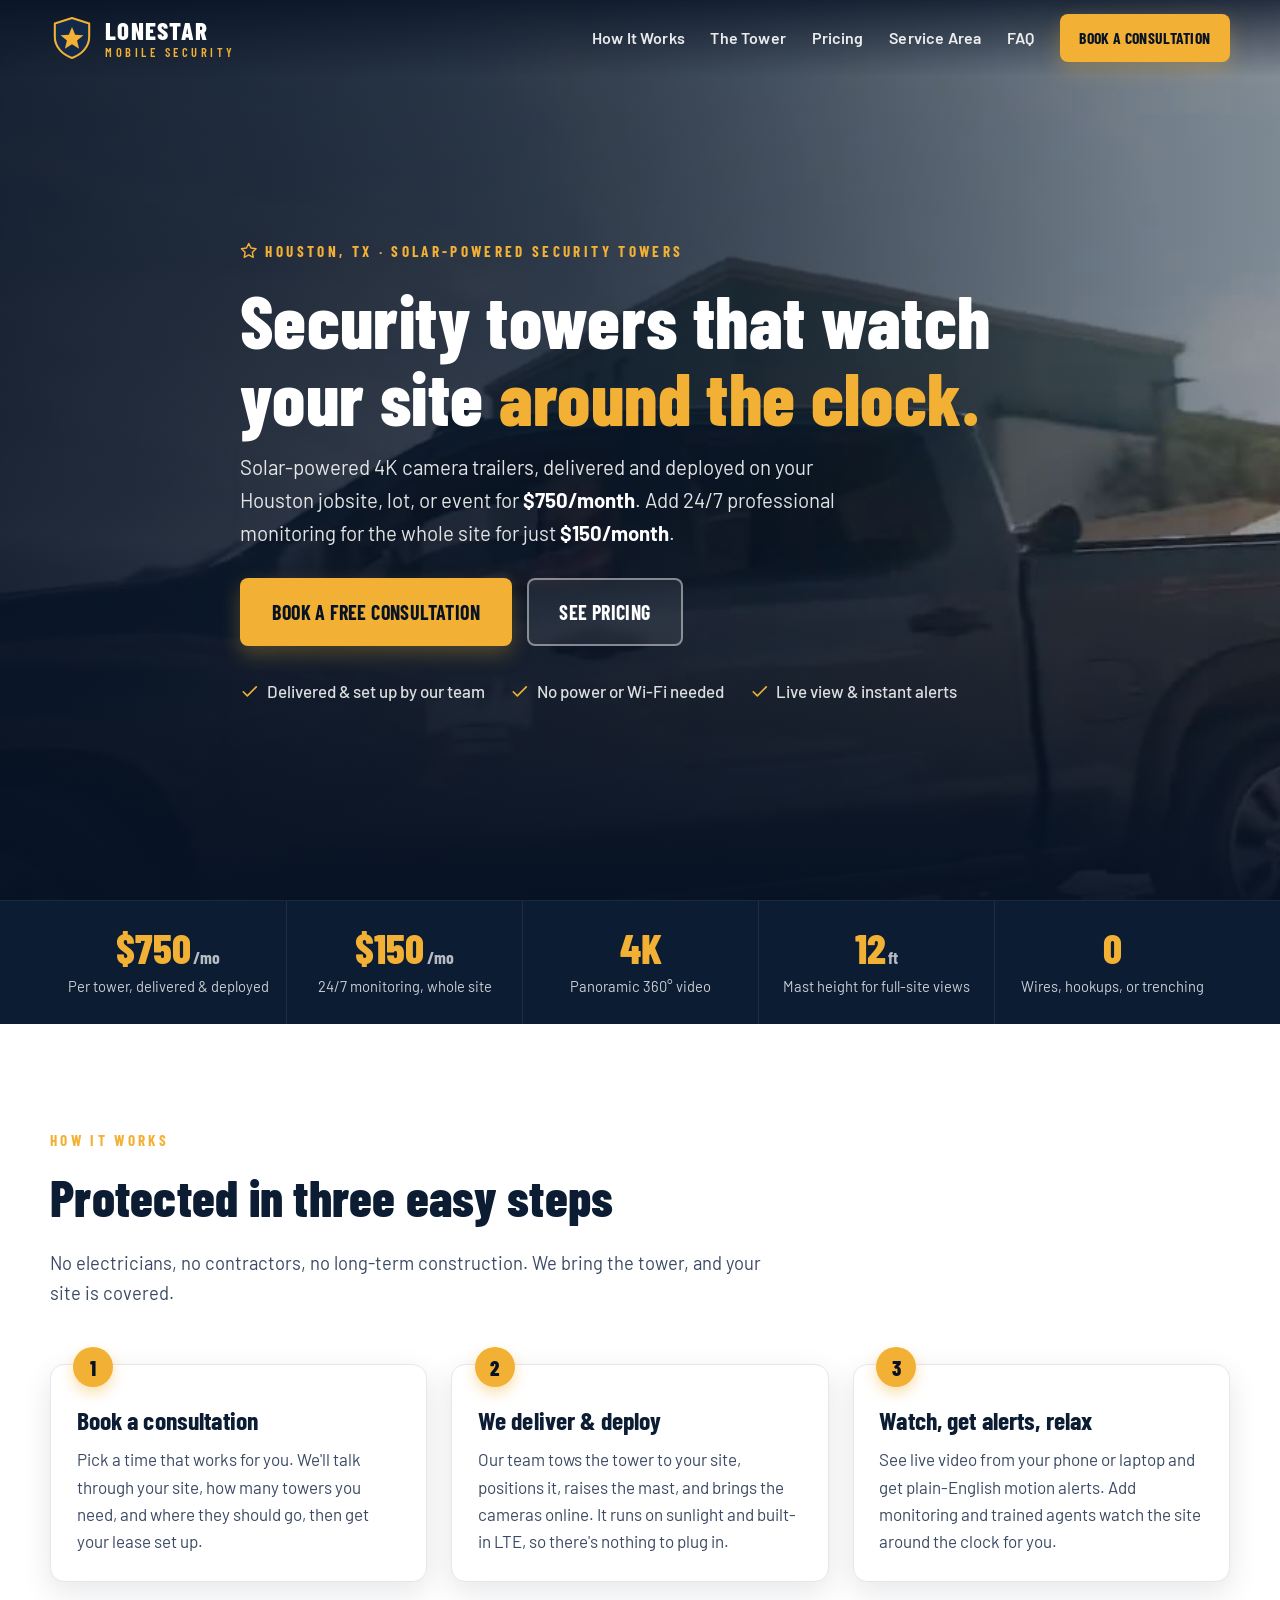
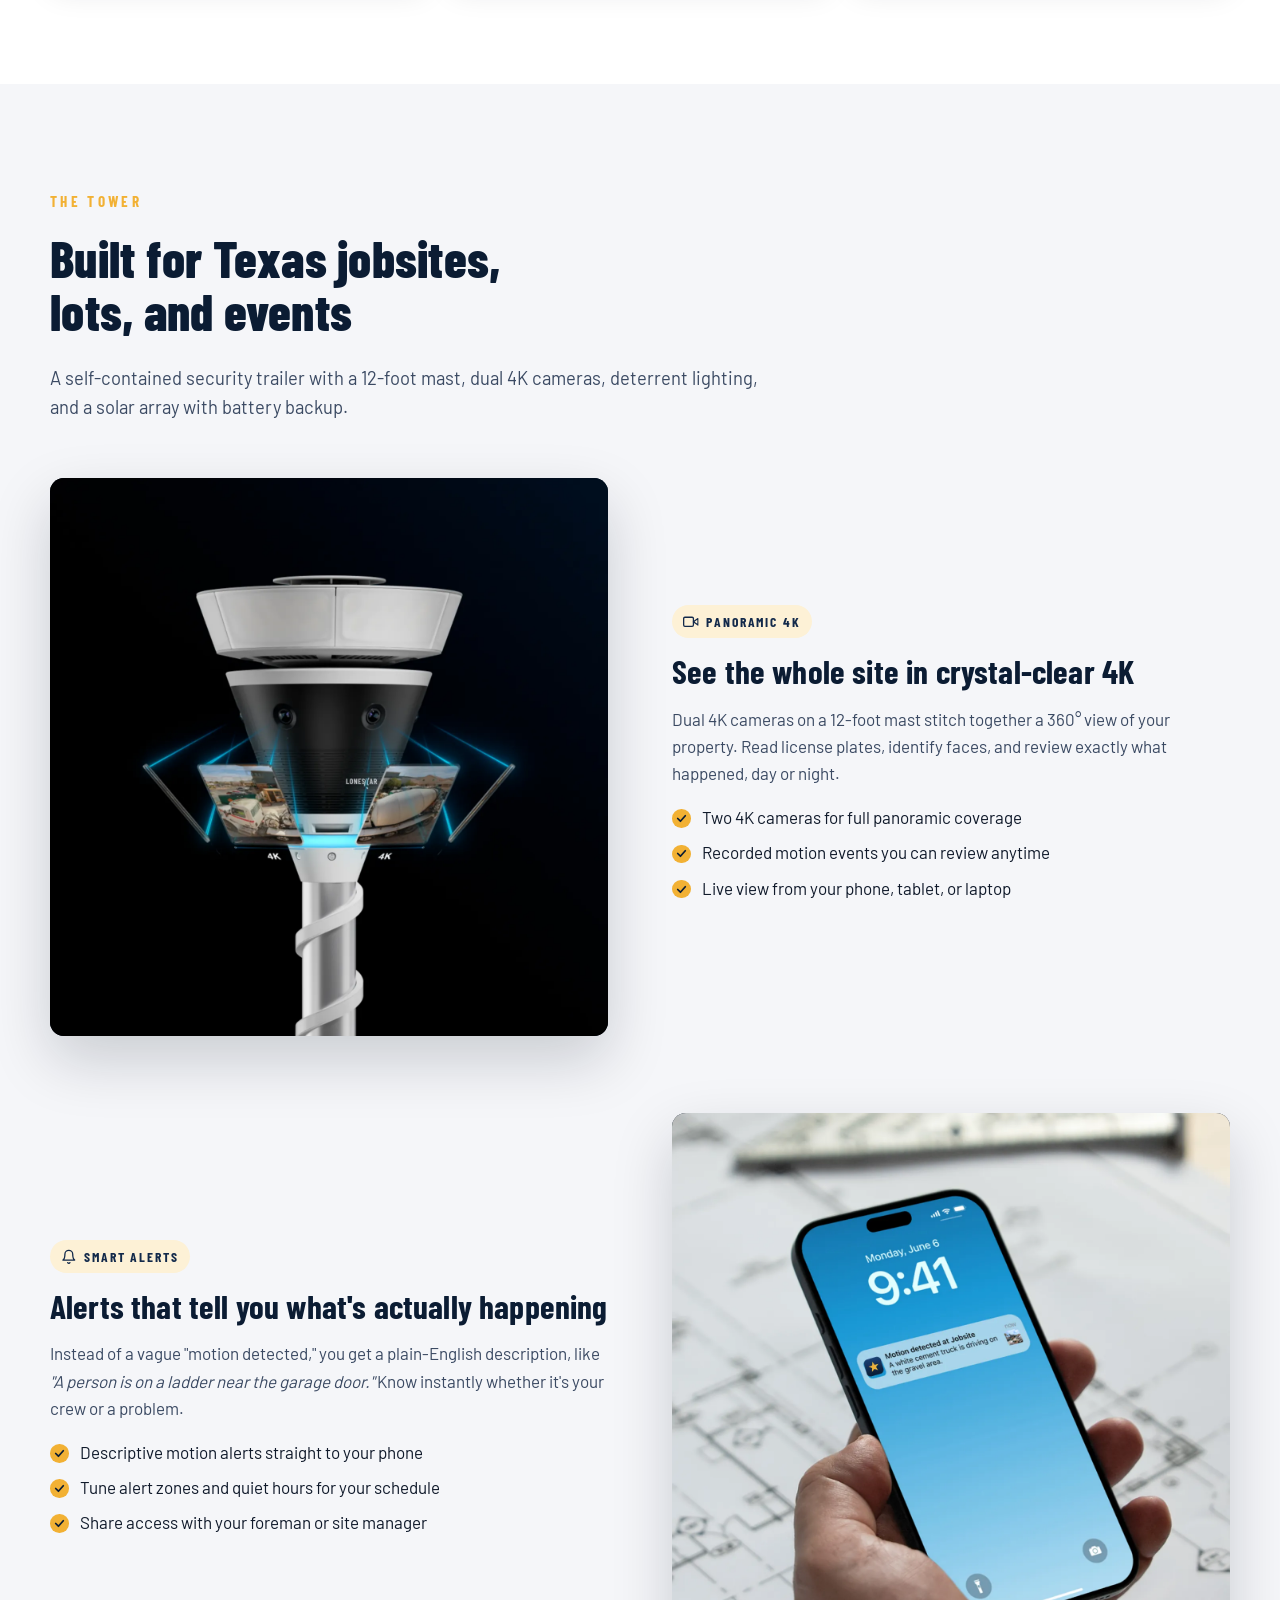
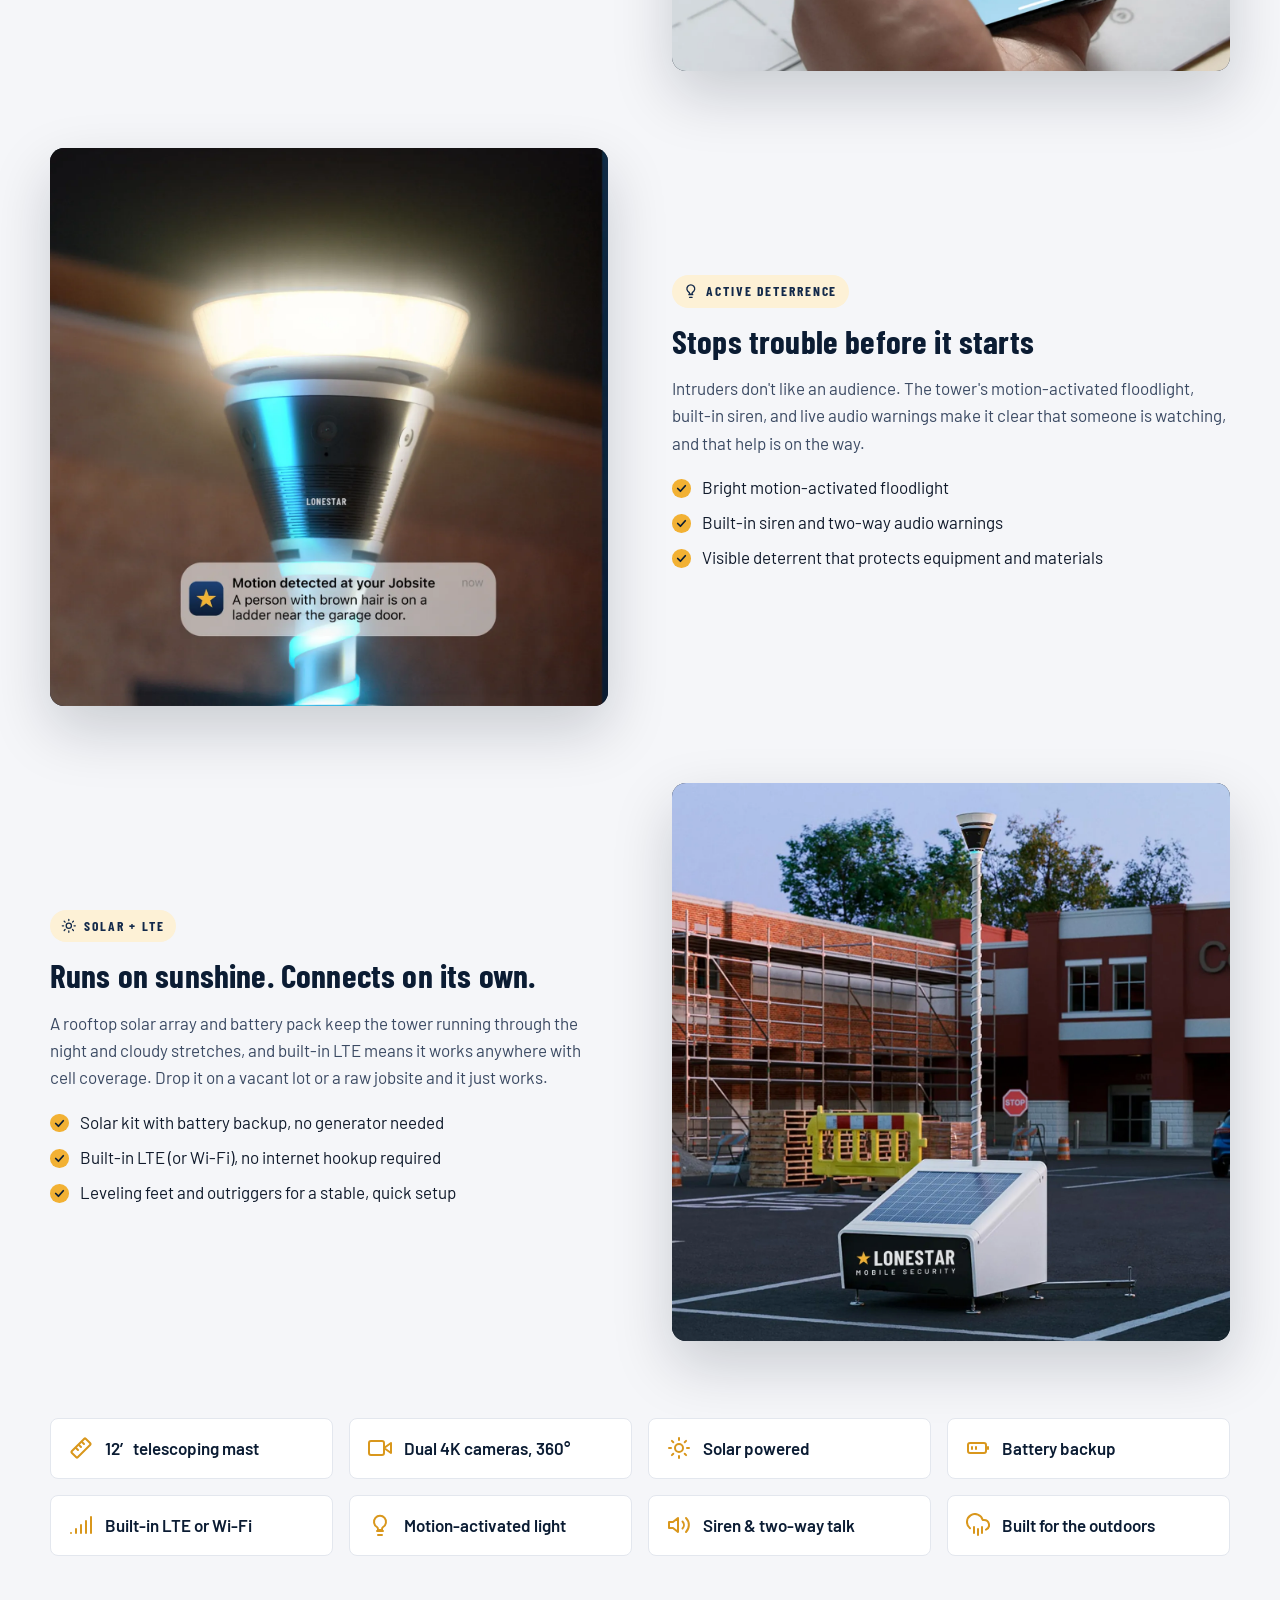
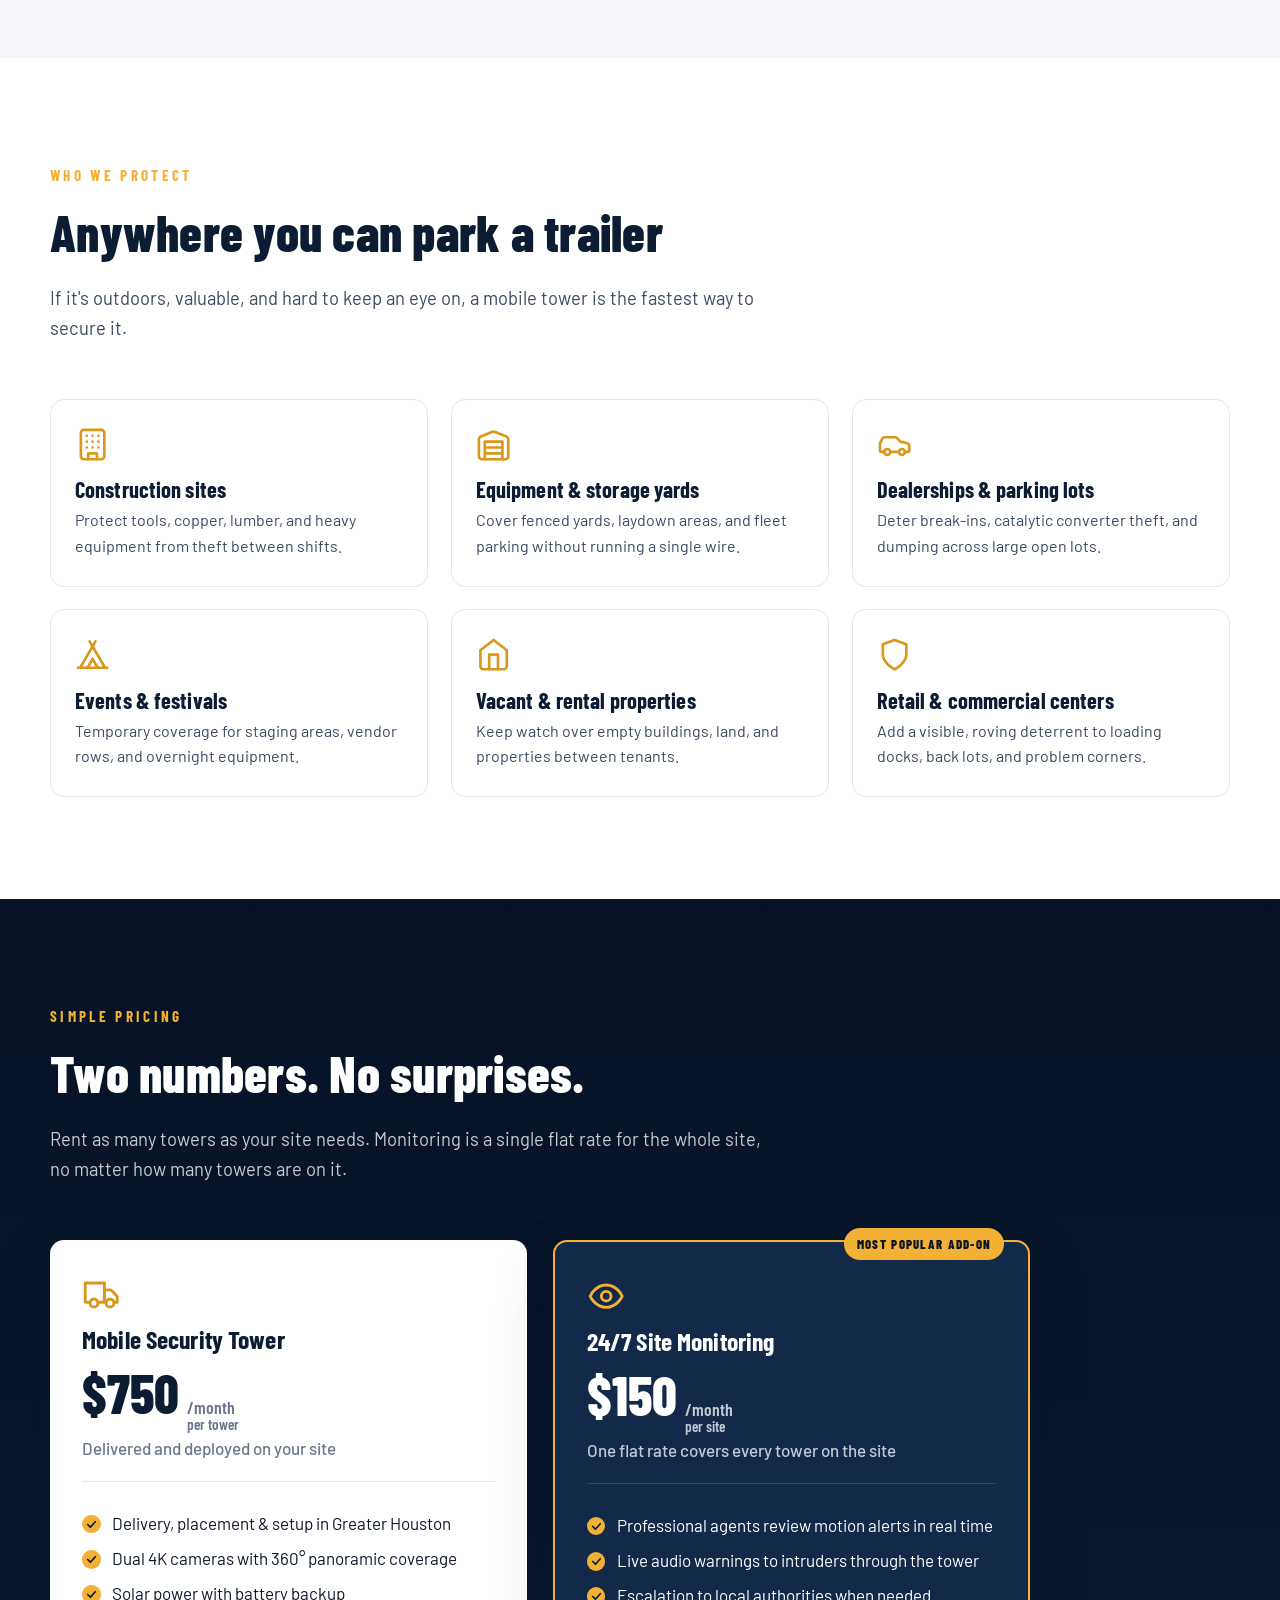
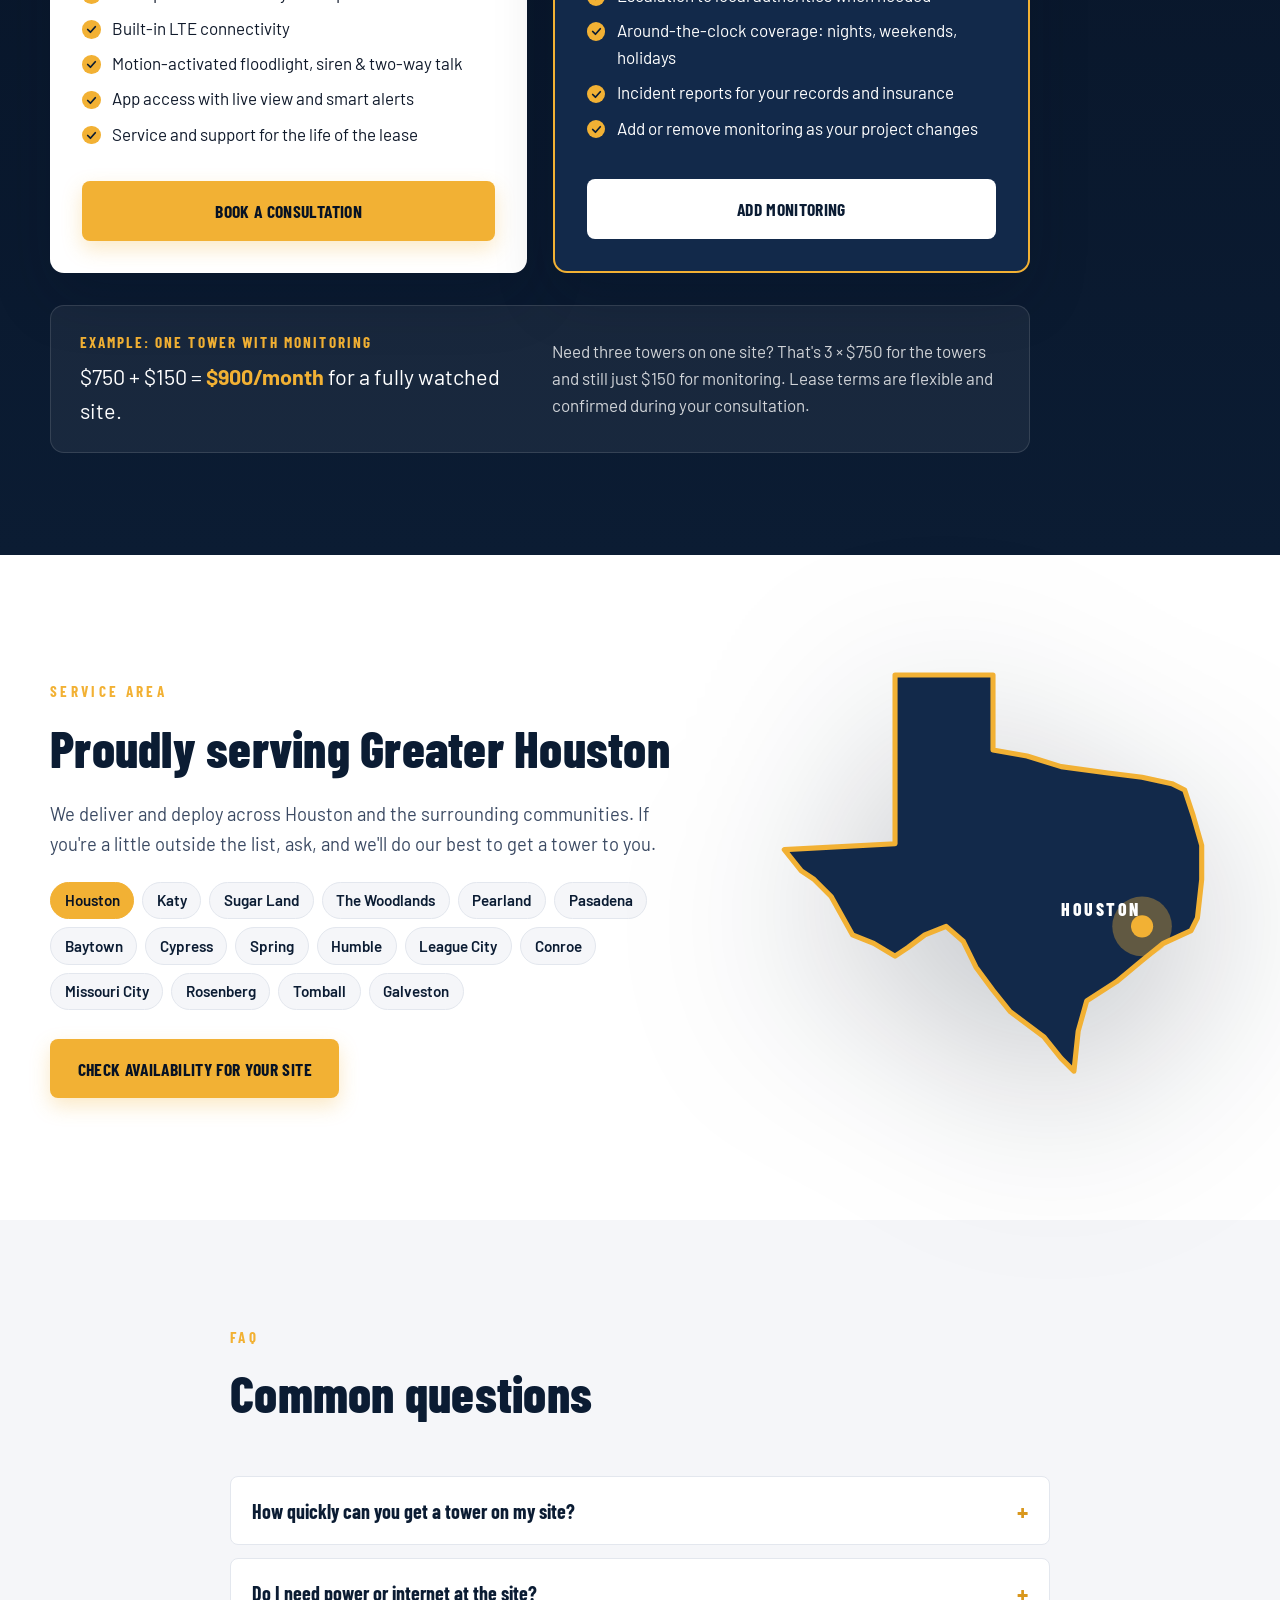
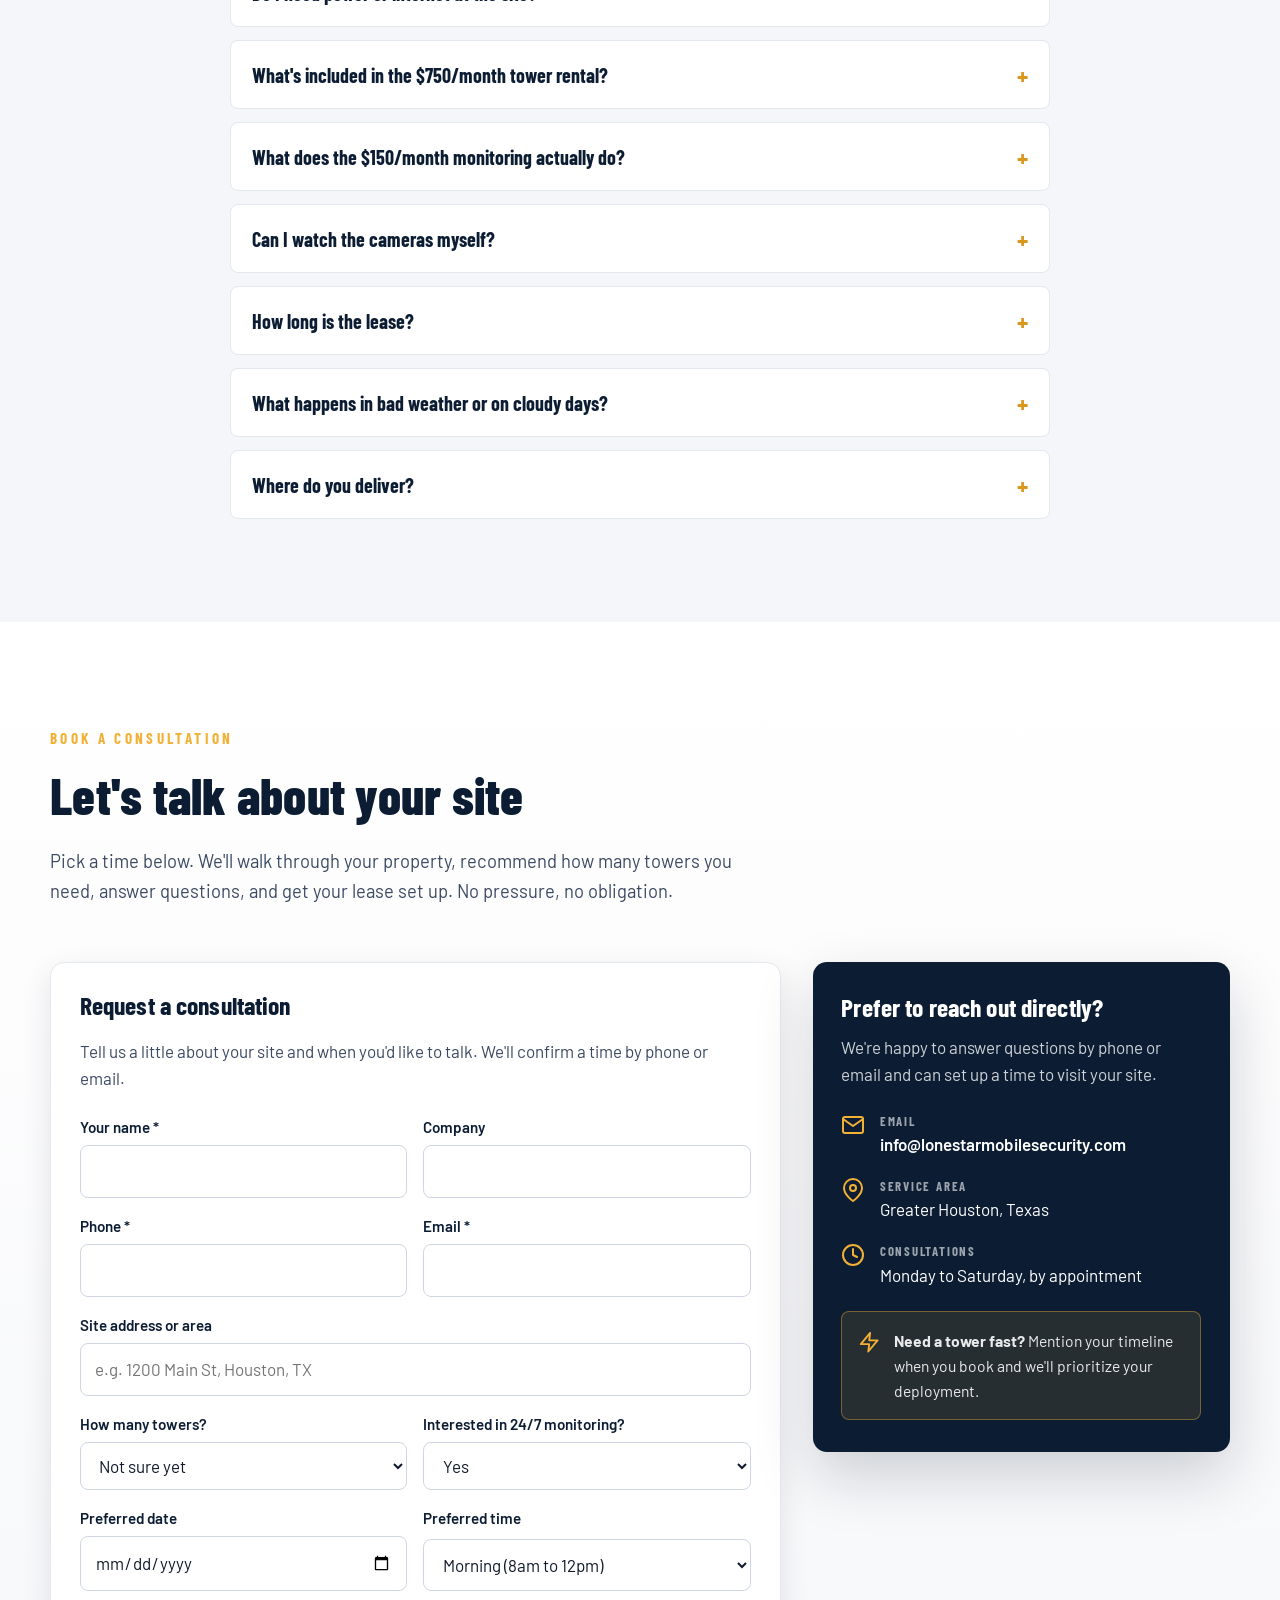
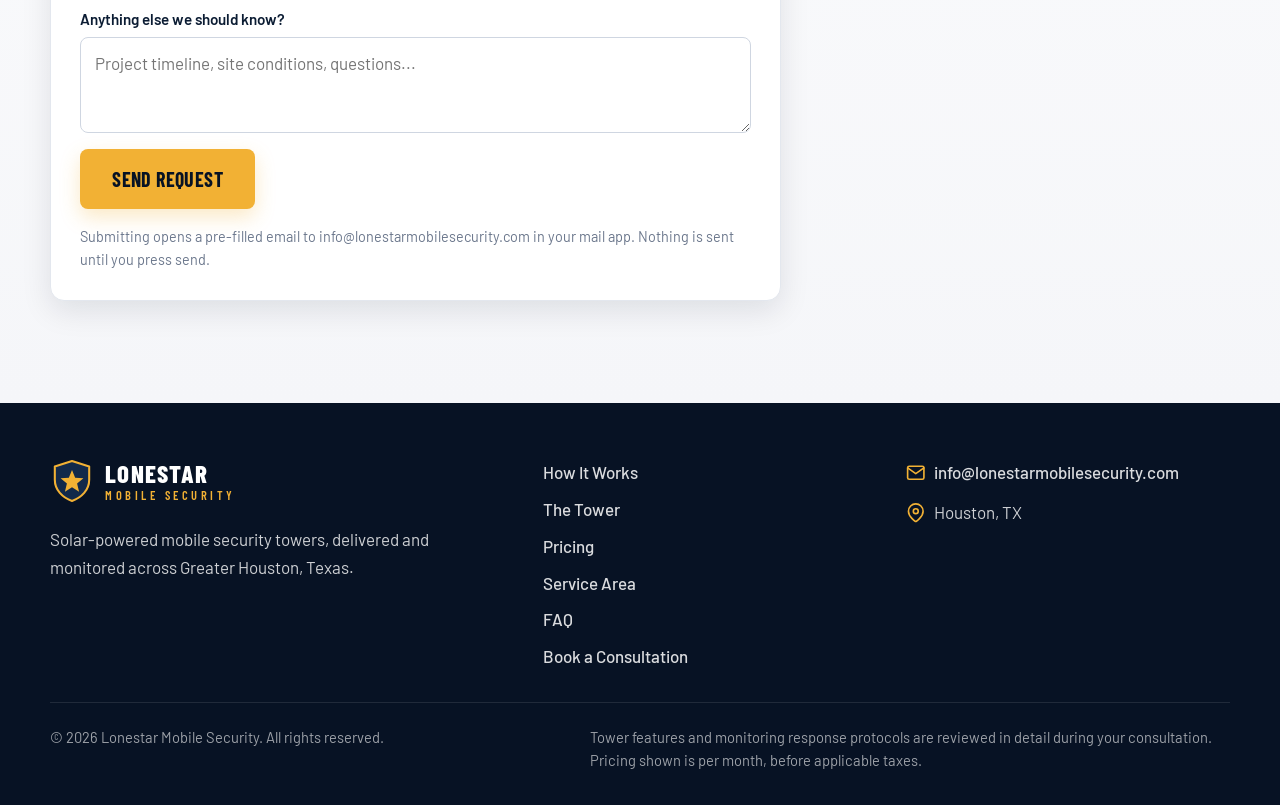
==== commit c54f4bb9: "Bust stale CSS/JS cache and harden mobile drawer height The stylesheet was cached by browsers for 24" ====
--- a/index.html
+++ b/index.html
@@ -21,7 +21,7 @@
   <meta name="twitter:card" content="summary_large_image">
   <link rel="preload" href="/assets/fonts/BarlowCondensed-ExtraBold.woff2" as="font" type="font/woff2" crossorigin>
   <link rel="preload" href="/assets/fonts/Barlow-Regular.woff2" as="font" type="font/woff2" crossorigin>
-  <link rel="stylesheet" href="/css/styles.css">
+  <link rel="stylesheet" href="/css/styles.css?v=da54b4a4">
 
   <script type="application/ld+json">
   {
@@ -499,7 +499,7 @@
   </div>
 </footer>
 
-<script src="/js/config.js"></script>
-<script src="/js/main.js" defer></script>
+<script src="/js/config.js?v=e6f5e94d"></script>
+<script src="/js/main.js?v=9940223c" defer></script>
 </body>
 </html>
--- a/css/styles.css
+++ b/css/styles.css
@@ -88,10 +88,20 @@
 /* ---------- Header ---------- */
 .site-header {
   position: fixed; inset: 0 0 auto 0; z-index: 100; height: var(--header-h);
-  color: #fff; transition: background .25s ease, box-shadow .25s ease, height .25s ease;
+  color: #fff; transition: box-shadow .25s ease, height .25s ease;
   background: linear-gradient(to bottom, rgba(7,18,36,.78), rgba(7,18,36,0));
 }
-.site-header.is-solid { background: rgba(7, 18, 36, .94); backdrop-filter: blur(10px); box-shadow: 0 6px 24px rgba(0,0,0,.25); height: 66px; }
+/* The solid, blurred backdrop lives on a pseudo-element rather than on the header itself.
+   A backdrop-filter (or transform) on .site-header would make it the containing block for the
+   position:fixed mobile drawer inside it, shrinking the drawer to the header's 66px box once
+   the page is scrolled and leaving the menu "transparent" over the content. */
+.site-header::before {
+  content: ""; position: absolute; inset: 0; z-index: -1; pointer-events: none;
+  background: rgba(7, 18, 36, .94); -webkit-backdrop-filter: blur(10px); backdrop-filter: blur(10px);
+  opacity: 0; transition: opacity .25s ease;
+}
+.site-header.is-solid::before { opacity: 1; }
+.site-header.is-solid { box-shadow: 0 6px 24px rgba(0,0,0,.25); height: 66px; }
 .nav-wrap { height: 100%; display: flex; align-items: center; gap: 1.5rem; }
 .brand { display: inline-flex; align-items: center; gap: .7rem; text-decoration: none; color: inherit; }
 .brand-mark { width: 44px; height: 44px; }
@@ -118,7 +128,7 @@
   .nav-phone { display: none; }
   .nav-toggle { display: flex; }
   .site-nav {
-    position: fixed; top: 0; right: 0; bottom: 0; width: min(320px, 85vw);
+    position: fixed; top: 0; right: 0; height: 100vh; height: 100dvh; width: min(320px, 85vw);
     background: var(--navy-900); flex-direction: column; align-items: flex-start; gap: 0;
     padding: calc(var(--header-h) + 1rem) 1.6rem 2rem; transform: translateX(100%); transition: transform .28s ease; box-shadow: var(--shadow-lg);
   }
